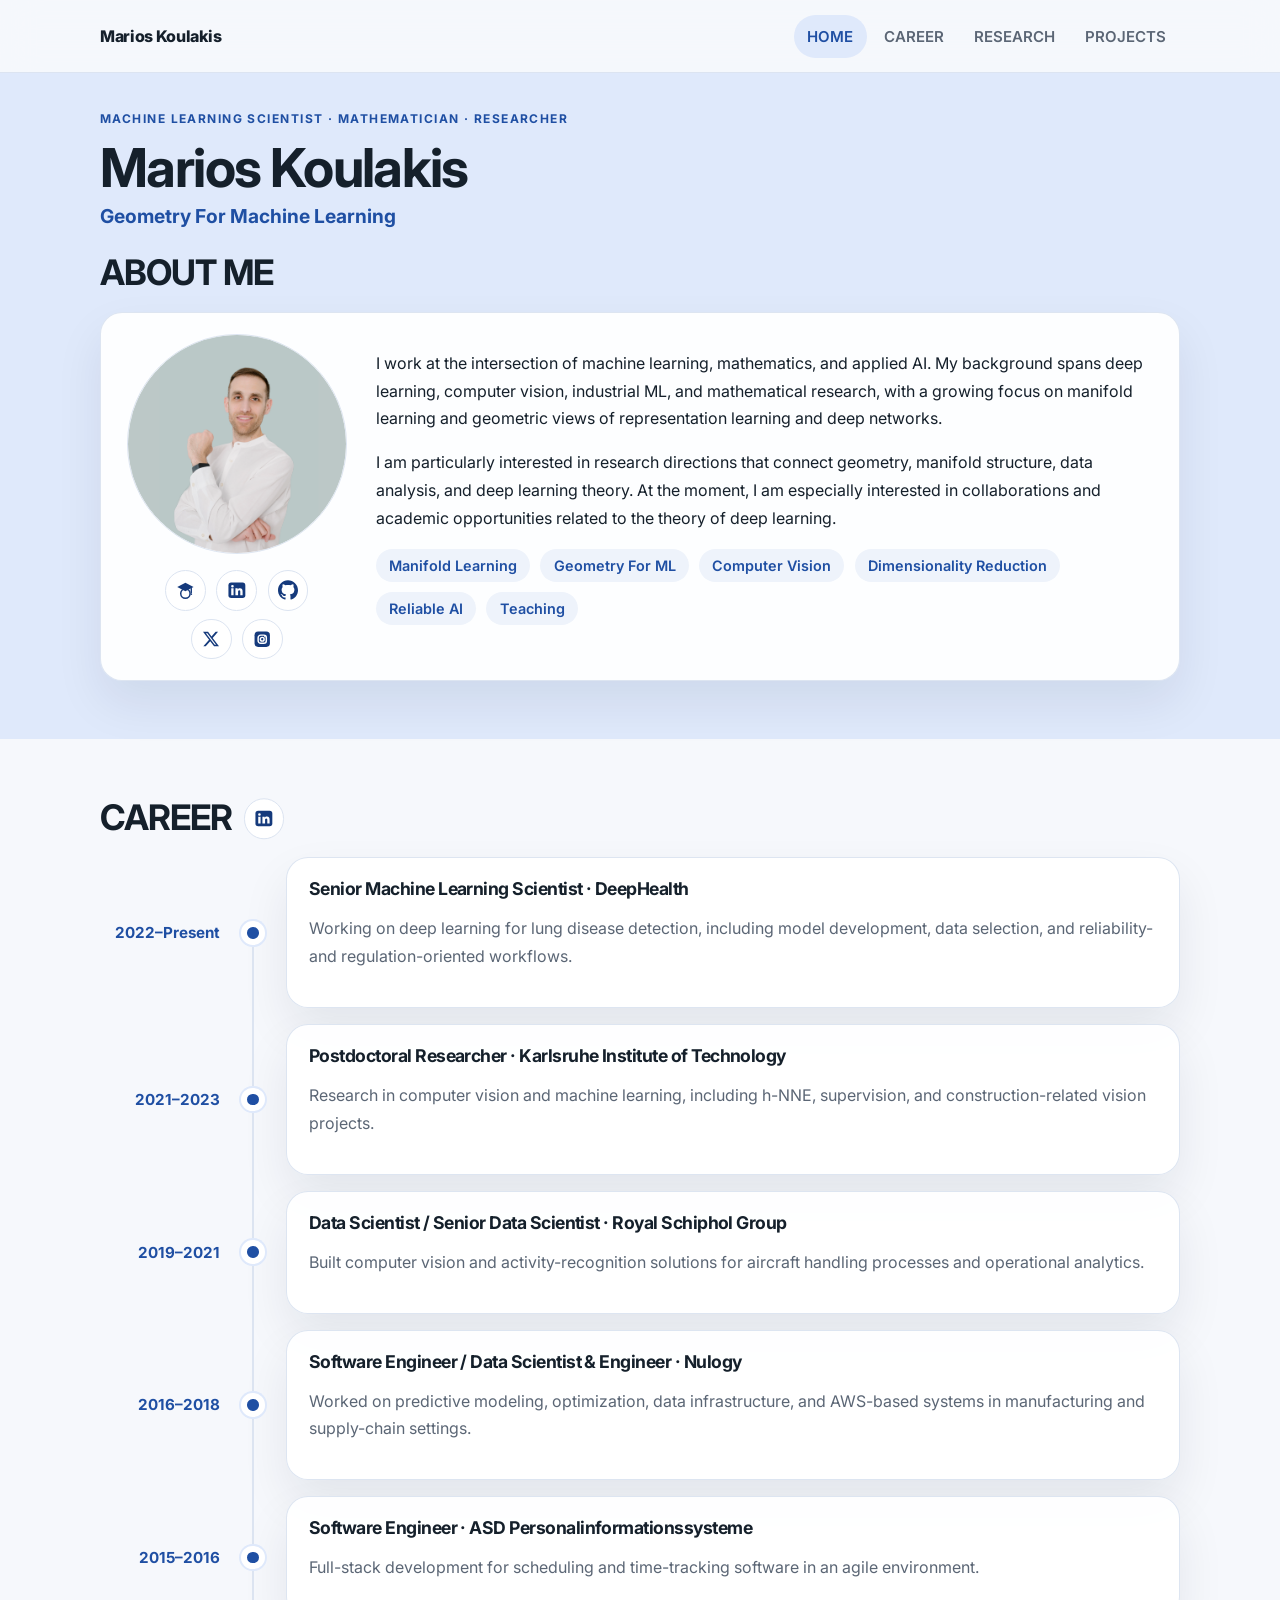
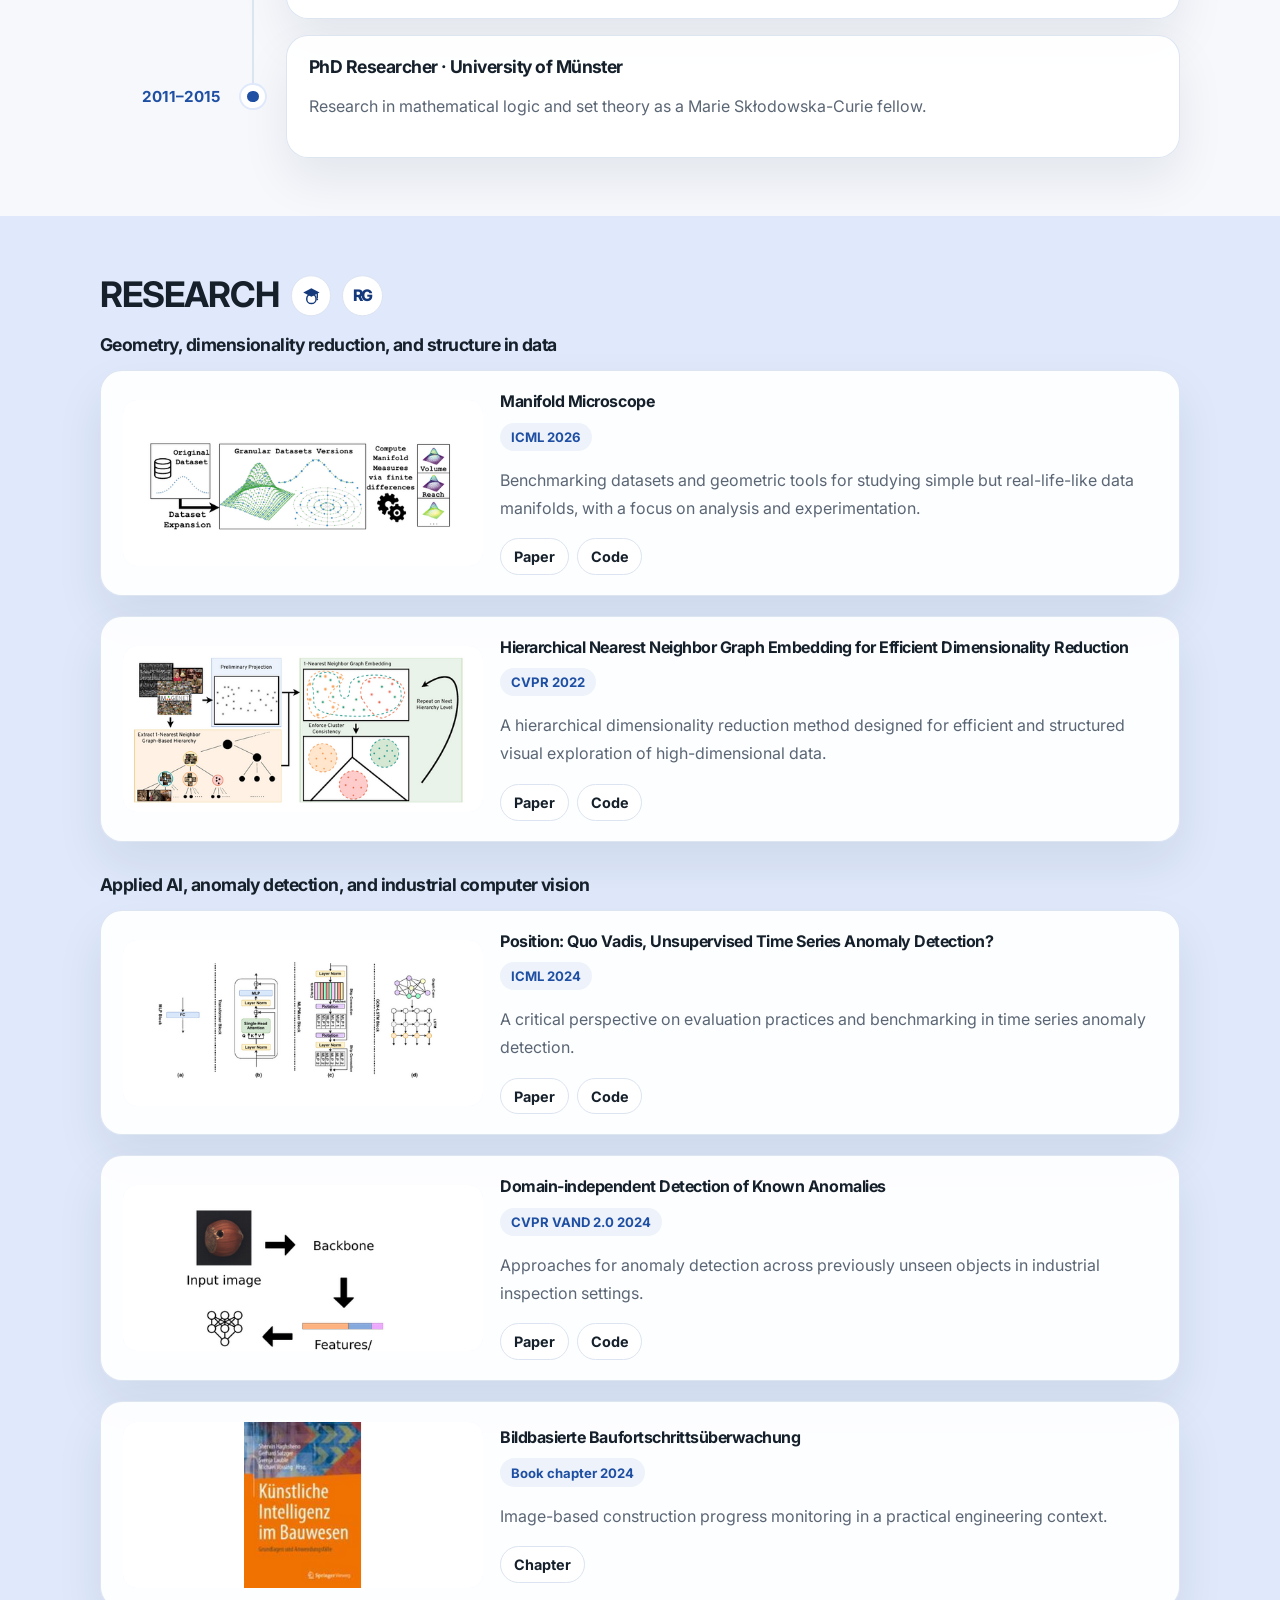
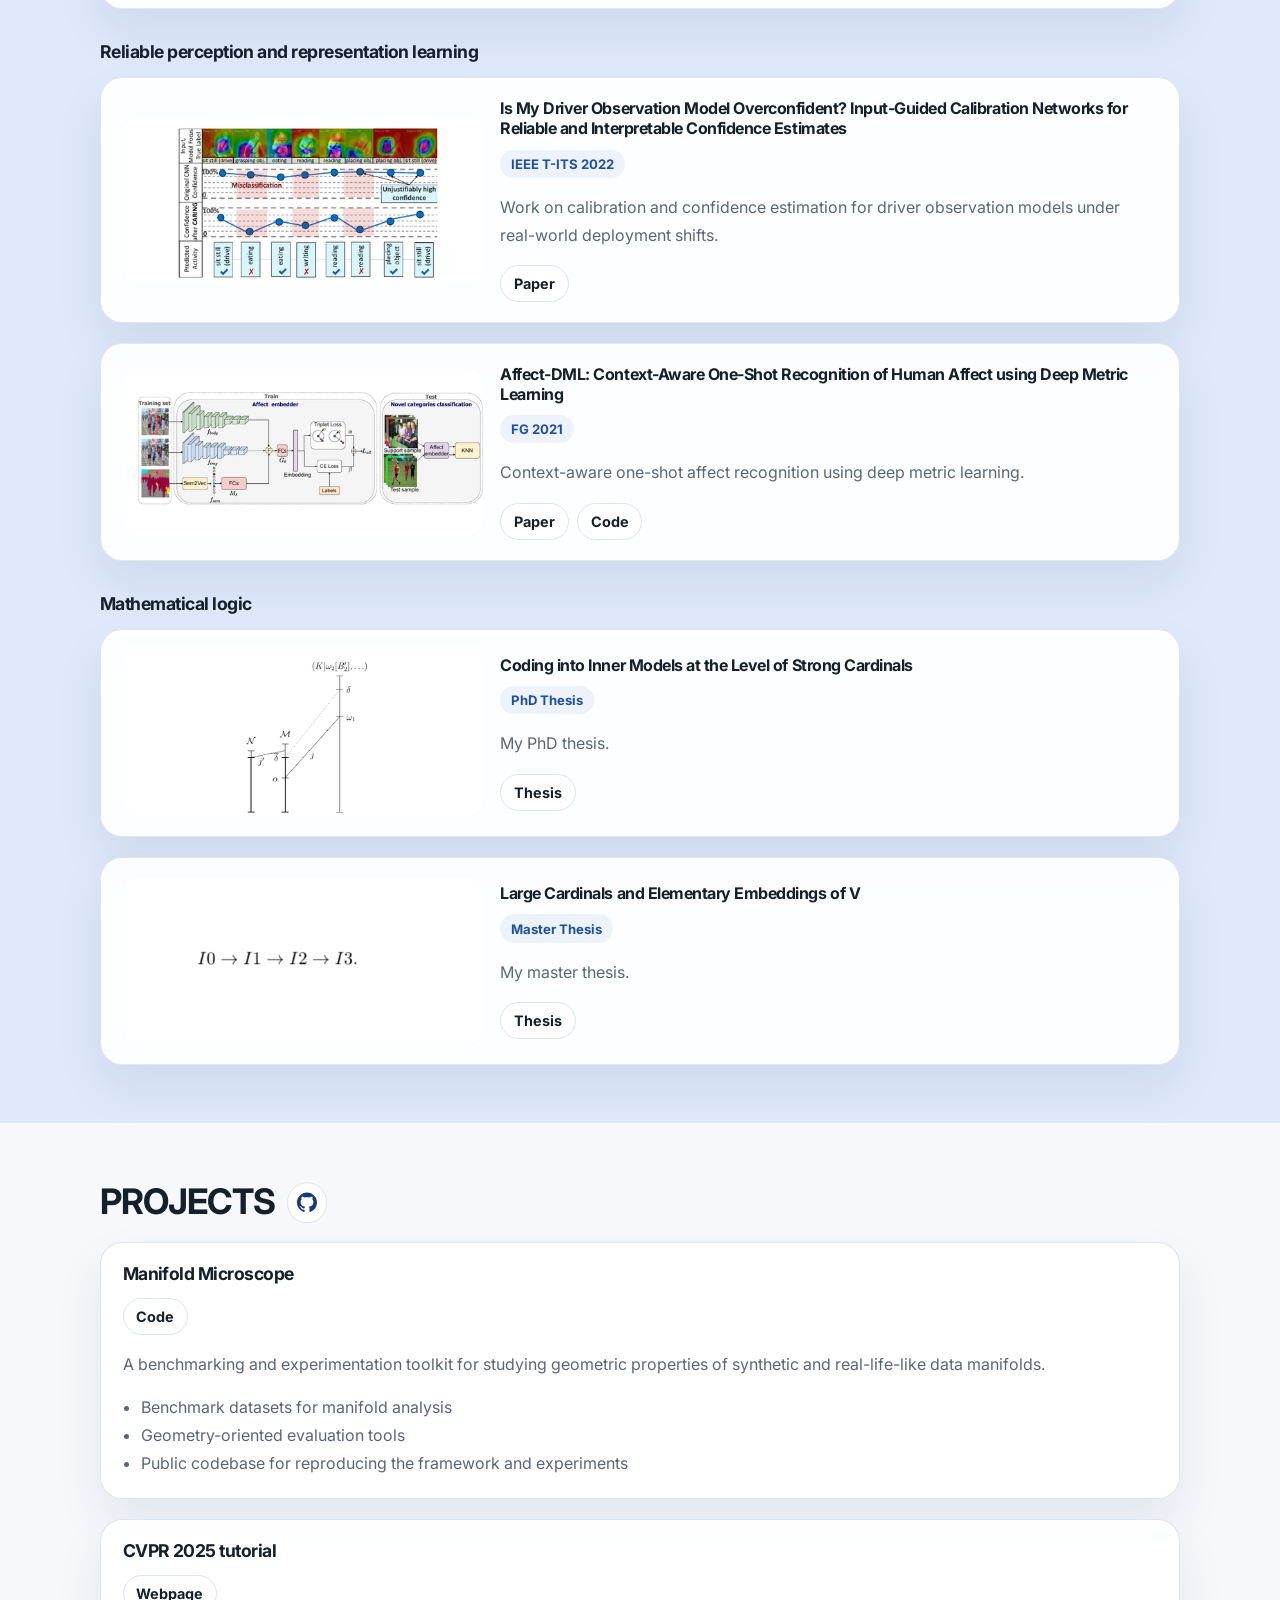
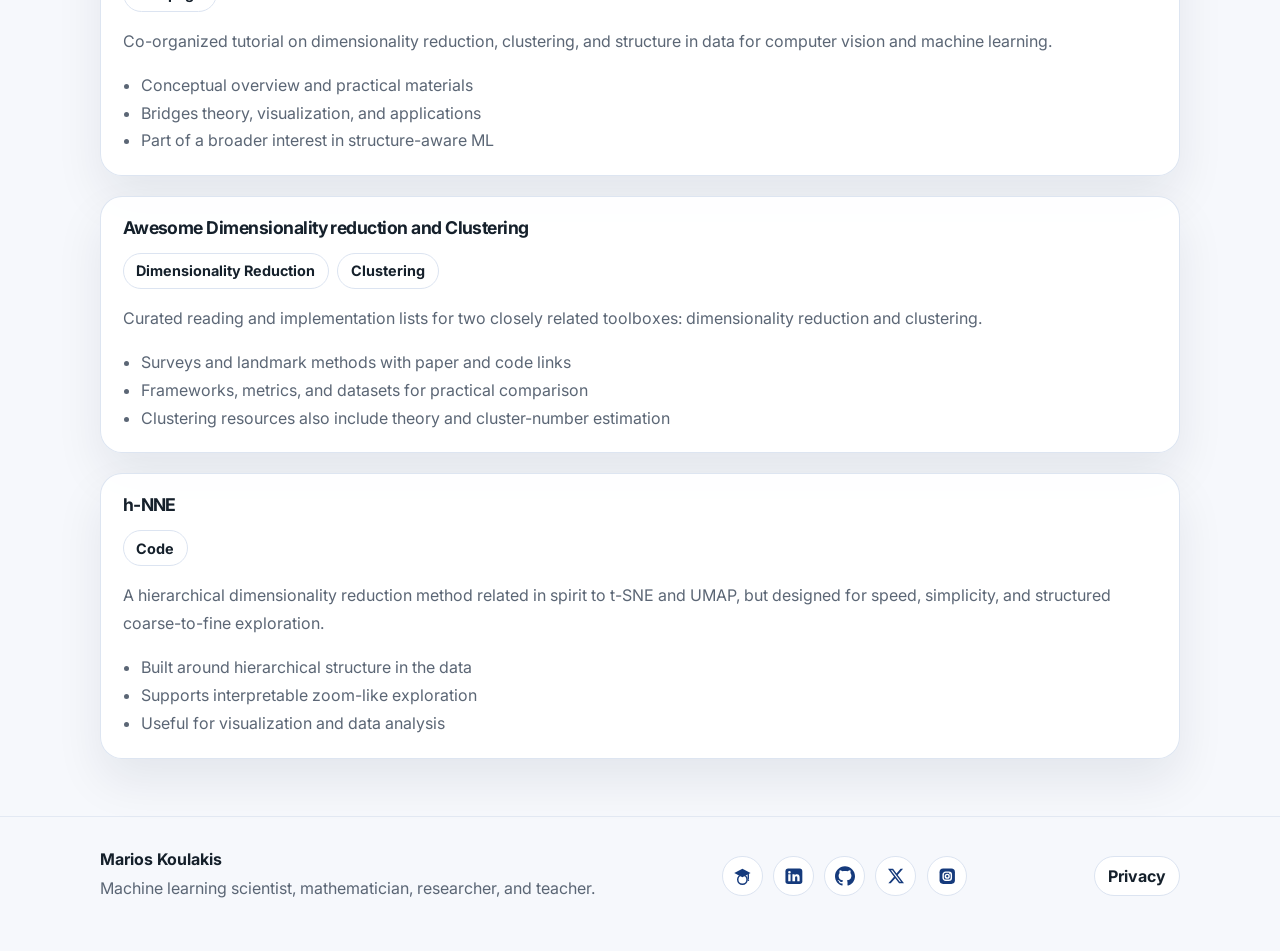
==== index.html @ ce38c7f2 "Add privacy page." ====
<!DOCTYPE html>
<html lang="en">
  <head>
    <meta charset="UTF-8" />
    <meta name="viewport" content="width=device-width, initial-scale=1.0" />
    <title>Marios Koulakis</title>
    <meta
      name="description"
      content="Personal website of Marios Koulakis — machine learning scientist, mathematician, and researcher working on geometry, manifold learning, computer vision, and interpretable AI."
    />
    <link rel="preconnect" href="https://fonts.googleapis.com" />
    <link rel="preconnect" href="https://fonts.gstatic.com" crossorigin />
    <link
      href="https://fonts.googleapis.com/css2?family=Inter:wght@400;500;600;700;800&display=swap"
      rel="stylesheet"
    />
    <link rel="stylesheet" href="styles.css" />
  </head>
  <body>
    <header class="site-header">
      <div class="container header-inner">
        <a class="brand" href="#home">Marios Koulakis</a>

        <button class="nav-toggle" aria-label="Open navigation" aria-expanded="false">
          <span></span><span></span><span></span>
        </button>

        <nav class="main-nav" aria-label="Primary navigation">
          <a href="#home">HOME</a>
          <a href="#career">CAREER</a>
          <a href="#publications">RESEARCH</a>
          <a href="#projects">PROJECTS</a>
        </nav>
      </div>
    </header>

    <main>
      <section id="home" class="section hero-section">
        <div class="container">
          <div class="hero-layout">
            <div class="hero-main">
              <p class="eyebrow">Machine Learning Scientist · Mathematician · Researcher</p>
              <h1>Marios Koulakis</h1>
              <p class="hero-rotating-line">
                <span id="rotating-text">Geometry For Machine Learning</span>
              </p>

              <div class="section-heading">
                <h2>ABOUT ME</h2>
              </div>
              <div class="about-card">
                <div class="about-card-media">
                  <div class="about-card-image">
                    <img src="assets/profile_picture.png" alt="Portrait of Marios Koulakis" />
                  </div>
                  <div
                    class="link-row social-links"
                    data-social-links="scholar linkedin github x instagram"
                    data-row-break-after="github"
                    aria-label="Social profiles"
                  ></div>
                </div>
                <div class="about-card-body">
                  <p class="lead">
                    I work at the intersection of machine learning, mathematics, and applied AI.
                    My background spans deep learning, computer vision, industrial ML, and
                    mathematical research, with a growing focus on manifold learning and geometric
                    views of representation learning and deep networks.
                  </p>
                  <p class="lead">
                    I am particularly interested in research directions that connect geometry,
                    manifold structure, data analysis, and deep learning theory. At the moment, I
                    am especially interested in collaborations and academic 
                    opportunities related to the theory of deep learning.
                  </p>
                  <div class="tag-row">
                    <span>Manifold Learning</span>
                    <span>Geometry For ML</span>
                    <span>Computer Vision</span>
                    <span>Dimensionality Reduction</span>
                    <span>Reliable AI</span>
                    <span>Teaching</span>
                  </div>
                </div>
              </div>
            </div>
          </div>
        </div>
      </section>

      <section id="career" class="section">
        <div class="container">
          <div class="section-heading with-link">
            <h2>CAREER</h2>
            <div class="link-row social-links" data-social-links="linkedin" aria-label="Career profile"></div>
          </div>
          <div class="career-list">
            <article class="career-item">
              <div class="career-date">2022–Present</div>
              <div class="career-content">
                <h3>Senior Machine Learning Scientist · DeepHealth</h3>
                <p>
                  Working on deep learning for lung disease detection, including model
                  development, data selection, and reliability- and regulation-oriented
                  workflows.
                </p>
              </div>
            </article>
            <article class="career-item">
              <div class="career-date">2021–2023</div>
              <div class="career-content">
                <h3>Postdoctoral Researcher · Karlsruhe Institute of Technology</h3>
                <p>
                  Research in computer vision and machine learning, including h-NNE,
                  supervision, and construction-related vision projects.
                </p>
              </div>
            </article>
            <article class="career-item">
              <div class="career-date">2019–2021</div>
              <div class="career-content">
                <h3>Data Scientist / Senior Data Scientist · Royal Schiphol Group</h3>
                <p>
                  Built computer vision and activity-recognition solutions for aircraft handling
                  processes and operational analytics.
                </p>
              </div>
            </article>
            <article class="career-item">
              <div class="career-date">2016–2018</div>
              <div class="career-content">
                <h3>Software Engineer / Data Scientist &amp; Engineer · Nulogy</h3>
                <p>
                  Worked on predictive modeling, optimization, data infrastructure, and AWS-based
                  systems in manufacturing and supply-chain settings.
                </p>
              </div>
            </article>
            <article class="career-item">
              <div class="career-date">2015–2016</div>
              <div class="career-content">
                <h3>Software Engineer · ASD Personalinformationssysteme</h3>
                <p>
                  Full-stack development for scheduling and time-tracking software in an agile
                  environment.
                </p>
              </div>
            </article>
            <article class="career-item">
              <div class="career-date">2011–2015</div>
              <div class="career-content">
                <h3>PhD Researcher · University of Münster</h3>
                <p>
                  Research in mathematical logic and set theory as a Marie Skłodowska-Curie
                  fellow.
                </p>
              </div>
            </article>
          </div>
        </div>
      </section>

      <section id="publications" class="section">
        <div class="container">
          <div class="section-heading with-link">
            <h2>RESEARCH</h2>
            <div class="link-row social-links" data-social-links="scholar researchgate" aria-label="Research profiles"></div>
          </div>

          <div class="publication-group">
            <h3>Geometry, dimensionality reduction, and structure in data</h3>
            <div class="publication-list">
              <article class="publication-item">
                <div class="publication-media">
                  <img src="assets/research-manifold-microscope.png" alt="" loading="lazy" />
                </div>
                <div class="publication-content">
                  <h4>Manifold Microscope</h4>
                  <div class="pub-chips">
                    <span>ICML 2026</span>
                  </div>
                  <p>
                    Benchmarking datasets and geometric tools for studying simple but real-life-like
                    data manifolds, with a focus on analysis and experimentation.
                  </p>
                  <div class="link-row paper-actions">
                    <a href="https://arxiv.org/abs/2606.15760" target="_blank" rel="noreferrer">Paper</a>
                    <a href="https://github.com/koulakis/manifold-microscope" target="_blank" rel="noreferrer">Code</a>
                  </div>
                </div>
              </article>
              <article class="publication-item">
                <div class="publication-media">
                  <img src="assets/research-hnne.png" alt="" loading="lazy" />
                </div>
                <div class="publication-content">
                  <h4>Hierarchical Nearest Neighbor Graph Embedding for Efficient Dimensionality Reduction</h4>
                  <div class="pub-chips">
                    <span>CVPR 2022</span>
                  </div>
                  <p>
                    A hierarchical dimensionality reduction method designed for efficient and
                    structured visual exploration of high-dimensional data.
                  </p>
                  <div class="link-row paper-actions">
                    <a href="https://openaccess.thecvf.com/content/CVPR2022/html/Sarfraz_Hierarchical_Nearest_Neighbor_Graph_Embedding_for_Efficient_Dimensionality_Reduction_CVPR_2022_paper.html" target="_blank" rel="noreferrer">Paper</a>
                    <a href="https://github.com/koulakis/h-nne" target="_blank" rel="noreferrer">Code</a>
                  </div>
                </div>
              </article>
            </div>
          </div>

          <div class="publication-group">
            <h3>Applied AI, anomaly detection, and industrial computer vision</h3>
            <div class="publication-list">
              <article class="publication-item">
                <div class="publication-media">
                  <img src="assets/research-quo-vadis.png" alt="" loading="lazy" />
                </div>
                <div class="publication-content">
                  <h4>Position: Quo Vadis, Unsupervised Time Series Anomaly Detection?</h4>
                  <div class="pub-chips">
                    <span>ICML 2024</span>
                  </div>
                  <p>
                    A critical perspective on evaluation practices and benchmarking in time series
                    anomaly detection.
                  </p>
                  <div class="link-row paper-actions">
                    <a href="https://proceedings.mlr.press/v235/sarfraz24a.html" target="_blank" rel="noreferrer">Paper</a>
                    <a href="https://github.com/ssarfraz/QuoVadisTAD" target="_blank" rel="noreferrer">Code</a>
                  </div>
                </div>
              </article>
              <article class="publication-item">
                <div class="publication-media">
                  <img src="assets/research-domain-anomalies.png" alt="" loading="lazy" />
                </div>
                <div class="publication-content">
                  <h4>Domain-independent Detection of Known Anomalies</h4>
                  <div class="pub-chips">
                    <span>CVPR VAND 2.0 2024</span>
                  </div>
                  <p>
                    Approaches for anomaly detection across previously unseen objects in industrial
                    inspection settings.
                  </p>
                  <div class="link-row paper-actions">
                    <a href="https://arxiv.org/abs/2407.02910" target="_blank" rel="noreferrer">Paper</a>
                    <a href="https://doi.org/10.5281/zenodo.11924708" target="_blank" rel="noreferrer">Code</a>
                  </div>
                </div>
              </article>
              <article class="publication-item">
                <div class="publication-media">
                  <img src="assets/research-construction.png" alt="" loading="lazy" />
                </div>
                <div class="publication-content">
                  <h4>Bildbasierte Baufortschrittsüberwachung</h4>
                  <div class="pub-chips">
                    <span>Book chapter 2024</span>
                  </div>
                  <p>
                    Image-based construction progress monitoring in a practical engineering context.
                  </p>
                  <div class="link-row paper-actions">
                    <a href="https://doi.org/10.1007/978-3-658-42796-2_12" target="_blank" rel="noreferrer">Chapter</a>
                  </div>
                </div>
              </article>
            </div>
          </div>

          <div class="publication-group">
            <h3>Reliable perception and representation learning</h3>
            <div class="publication-list">
              <article class="publication-item">
                <div class="publication-media">
                  <img src="assets/research-overconfident.png" alt="" loading="lazy" />
                </div>
                <div class="publication-content">
                  <h4>Is My Driver Observation Model Overconfident? Input-Guided Calibration Networks for Reliable and Interpretable Confidence Estimates</h4>
                  <div class="pub-chips">
                    <span>IEEE T-ITS 2022</span>
                  </div>
                  <p>
                    Work on calibration and confidence estimation for driver observation models under
                    real-world deployment shifts.
                  </p>
                  <div class="link-row paper-actions">
                    <a href="https://doi.org/10.1109/TITS.2022.3196410" target="_blank" rel="noreferrer">Paper</a>
                  </div>
                </div>
              </article>
              <article class="publication-item">
                <div class="publication-media">
                  <img src="assets/research-affect-dml.png" alt="" loading="lazy" />
                </div>
                <div class="publication-content">
                  <h4>Affect-DML: Context-Aware One-Shot Recognition of Human Affect using Deep Metric Learning</h4>
                  <div class="pub-chips">
                    <span>FG 2021</span>
                  </div>
                  <p>Context-aware one-shot affect recognition using deep metric learning.</p>
                  <div class="link-row paper-actions">
                    <a href="https://doi.org/10.1109/FG52635.2021.9666940" target="_blank" rel="noreferrer">Paper</a>
                    <a href="https://github.com/KPeng9510/Affect-DML" target="_blank" rel="noreferrer">Code</a>
                  </div>
                </div>
              </article>
            </div>
          </div>

          <div class="publication-group">
            <h3>Mathematical logic</h3>
            <div class="publication-list">
              <article class="publication-item">
                <div class="publication-media">
                  <img src="assets/research-logic.png" alt="" loading="lazy" />
                </div>
                <div class="publication-content">
                  <h4>Coding into Inner Models at the Level of Strong Cardinals</h4>
                  <div class="pub-chips">
                    <span>PhD Thesis</span>
                  </div>
                  <p>My PhD thesis.</p>
                  <div class="link-row paper-actions">
                    <a href="https://www.uni-muenster.de/imperia/md/content/logik/disskoulakis.pdf" target="_blank" rel="noreferrer">Thesis</a>
                  </div>
                </div>
              </article>
              <article class="publication-item">
                <div class="publication-media">
                  <img src="assets/research-master-thesis.png" alt="" loading="lazy" />
                </div>
                <div class="publication-content">
                  <h4>Large Cardinals and Elementary Embeddings of V</h4>
                  <div class="pub-chips">
                    <span>Master Thesis</span>
                  </div>
                  <p>My master thesis.</p>
                  <div class="link-row paper-actions">
                    <a href="https://mpla.math.uoa.gr/media/theses/msc/Koulakis_M.pdf" target="_blank" rel="noreferrer">Thesis</a>
                  </div>
                </div>
              </article>
            </div>
          </div>
        </div>
      </section>

      <section id="projects" class="section">
        <div class="container">
          <div class="section-heading with-link">
            <h2>PROJECTS</h2>
            <div class="link-row social-links" data-social-links="github" aria-label="Project profiles"></div>
          </div>

          <div class="project-grid">
            <article class="project-card">
              <h3>Manifold Microscope</h3>
              <div class="link-row paper-actions project-actions">
                <a href="https://github.com/koulakis/manifold-microscope" target="_blank" rel="noreferrer">Code</a>
              </div>
              <p>
                A benchmarking and experimentation toolkit for studying geometric properties of
                synthetic and real-life-like data manifolds.
              </p>
              <ul>
                <li>Benchmark datasets for manifold analysis</li>
                <li>Geometry-oriented evaluation tools</li>
                <li>Public codebase for reproducing the framework and experiments</li>
              </ul>
            </article>

            <article class="project-card">
              <h3>CVPR 2025 tutorial</h3>
              <div class="link-row paper-actions project-actions">
                <a href="https://identifying-structure-in-data.github.io/events/cvpr2025-tutorial/" target="_blank" rel="noreferrer">Webpage</a>
              </div>
              <p>
                Co-organized tutorial on dimensionality reduction, clustering, and structure in
                data for computer vision and machine learning.
              </p>
              <ul>
                <li>Conceptual overview and practical materials</li>
                <li>Bridges theory, visualization, and applications</li>
                <li>Part of a broader interest in structure-aware ML</li>
              </ul>
            </article>

            <article class="project-card">
              <h3>Awesome Dimensionality reduction and Clustering</h3>
              <div class="link-row paper-actions project-actions">
                <a href="https://github.com/koulakis/awesome-dimensionality-reduction" target="_blank" rel="noreferrer">Dimensionality Reduction</a>
                <a href="https://github.com/koulakis/awesome-clustering" target="_blank" rel="noreferrer">Clustering</a>
              </div>
              <p>
                Curated reading and implementation lists for two closely related toolboxes:
                dimensionality reduction and clustering.
              </p>
              <ul>
                <li>Surveys and landmark methods with paper and code links</li>
                <li>Frameworks, metrics, and datasets for practical comparison</li>
                <li>Clustering resources also include theory and cluster-number estimation</li>
              </ul>
            </article>

            <article class="project-card">
              <h3>h-NNE</h3>
              <div class="link-row paper-actions project-actions">
                <a href="https://github.com/koulakis/h-nne" target="_blank" rel="noreferrer">Code</a>
              </div>
              <p>
                A hierarchical dimensionality reduction method related in spirit to t-SNE and
                UMAP, but designed for speed, simplicity, and structured coarse-to-fine
                exploration.
              </p>
              <ul>
                <li>Built around hierarchical structure in the data</li>
                <li>Supports interpretable zoom-like exploration</li>
                <li>Useful for visualization and data analysis</li>
              </ul>
            </article>
          </div>
        </div>
      </section>
    </main>

    <footer class="site-footer">
      <div class="container footer-inner">
        <div>
          <strong>Marios Koulakis</strong>
          <p>Machine learning scientist, mathematician, researcher, and teacher.</p>
        </div>
        <div
          class="link-row social-links footer-links"
          data-social-links="scholar linkedin github x instagram"
          aria-label="Social profiles"
        ></div>
        <a class="footer-privacy-link" href="privacy.html">Privacy</a>
      </div>
    </footer>

    <script src="script.js"></script>
  </body>
</html>
---- styles.css ----
:root {
  --bg: #f6f8fc;
  --bg-alt: #eef3fb;
  --section-light: #f6f8fc;
  --section-tint: var(--accent-soft);
  --surface: #ffffff;
  --surface-strong: rgba(255, 255, 255, 0.92);
  --text: #15202b;
  --muted: #5b6675;
  --border: #dce4f1;
  --accent: #1f4fa3;
  --accent-soft: #dfe9fb;
  --accent-strong: #153a7c;
  --shadow: 0 22px 48px rgba(15, 28, 56, 0.08);
  --radius: 22px;
  --radius-small: 14px;
  --max-width: 1080px;
}

* {
  box-sizing: border-box;
}

html {
  scroll-behavior: smooth;
}

body {
  margin: 0;
  font-family: "Inter", system-ui, -apple-system, BlinkMacSystemFont, "Segoe UI", sans-serif;
  color: var(--text);
  background: var(--section-light);
}

img {
  max-width: 100%;
  display: block;
}

a {
  color: var(--accent);
  text-decoration: none;
}

a:hover {
  text-decoration: underline;
}

.container {
  width: min(calc(100% - 2rem), var(--max-width));
  margin: 0 auto;
}

.site-header {
  position: sticky;
  top: 0;
  z-index: 100;
  backdrop-filter: blur(18px);
  background: rgba(246, 248, 252, 0.9);
  border-bottom: 1px solid rgba(220, 228, 241, 0.95);
}

.header-inner {
  min-height: 72px;
  display: flex;
  align-items: center;
  justify-content: space-between;
  gap: 1rem;
}

.brand {
  color: var(--text);
  font-size: 1rem;
  font-weight: 800;
  letter-spacing: -0.02em;
}

.brand:hover {
  text-decoration: none;
}

.main-nav {
  display: flex;
  align-items: center;
  gap: 0.2rem;
  flex-wrap: wrap;
}

.main-nav a {
  color: var(--muted);
  font-size: 0.94rem;
  font-weight: 600;
  padding: 0.75rem 0.85rem;
  border-radius: 999px;
  transition: background-color 0.2s ease, color 0.2s ease;
}

.main-nav a:hover,
.main-nav a.active {
  background: var(--accent-soft);
  color: var(--accent);
  text-decoration: none;
}

.nav-toggle {
  display: none;
  border: 0;
  background: transparent;
  padding: 0.25rem;
  cursor: pointer;
}

.nav-toggle span {
  display: block;
  width: 24px;
  height: 2px;
  margin: 5px 0;
  background: var(--text);
}

.section {
  scroll-margin-top: 90px;
  padding: 3.6rem 0;
}

main .section:nth-of-type(odd) {
  background: var(--section-tint);
}

main .section:nth-of-type(even) {
  background: var(--section-light);
}

.hero-section {
  padding-top: 2.25rem;
}

.eyebrow {
  margin: 0 0 0.7rem;
  color: var(--accent);
  text-transform: uppercase;
  letter-spacing: 0.12em;
  font-size: 0.75rem;
  font-weight: 700;
}

h1,
h2,
h3,
h4 {
  margin-top: 0;
  letter-spacing: -0.03em;
}

h1 {
  margin-bottom: 0.25rem;
  font-size: clamp(2rem, 4.6vw, 3.35rem);
  line-height: 1.02;
}

h2 {
  margin-bottom: 0.95rem;
  font-size: clamp(1.55rem, 3vw, 2.2rem);
}

h3 {
  margin-bottom: 0.45rem;
  font-size: 1.1rem;
}

h4 {
  margin-bottom: 0.45rem;
  font-size: 1rem;
}

p,
li {
  color: var(--muted);
  line-height: 1.74;
}

.hero-layout,
.content-grid,
.project-grid,
.publication-list,
.info-stack,
.career-list {
  display: grid;
  gap: 1.25rem;
}

.about-card,
.info-card,
.publication-item,
.project-card,
.career-content,
.text-panel {
  background: var(--surface-strong);
  border: 1px solid rgba(220, 228, 241, 0.95);
  box-shadow: var(--shadow);
  border-radius: var(--radius);
}

.hero-rotating-line {
  min-height: 1.5rem;
  margin: 0 0 1.1rem;
  color: var(--accent);
  font-weight: 700;
  font-size: clamp(1rem, 2.1vw, 1.2rem);
}

#rotating-text {
  display: inline-block;
}

.about-card {
  padding: 1.3rem;
  display: grid;
  grid-template-columns: minmax(170px, 230px) 1fr;
  gap: 1.5rem;
  align-items: start;
}

.about-card-media {
  display: grid;
  gap: 1rem;
  justify-items: center;
}

.about-card-image {
  width: min(100%, 220px);
}

.about-card-image img {
  width: 100%;
  aspect-ratio: 1;
  object-fit: cover;
  border-radius: 50%;
  border: 1px solid rgba(220, 228, 241, 0.95);
}

.lead {
  color: var(--text);
}

.tag-row,
.link-row {
  display: flex;
  flex-wrap: wrap;
  gap: 0.65rem;
}

.tag-row {
  margin: 1rem 0 1.15rem;
}

.tag-row span {
  display: inline-flex;
  align-items: center;
  padding: 0.5rem 0.82rem;
  border-radius: 999px;
  background: var(--bg-alt);
  color: var(--accent);
  font-size: 0.9rem;
  font-weight: 600;
}

.social-links a,
.link-row a,
.project-card a,
.muted-link {
  display: inline-flex;
  align-items: center;
  justify-content: center;
  min-height: 42px;
  padding: 0.7rem 0.95rem;
  border-radius: 999px;
  border: 1px solid var(--border);
  background: var(--surface);
  color: var(--text);
  font-weight: 700;
}

.social-links a:hover,
.link-row a:hover,
.project-card a:hover {
  transform: translateY(-1px);
  text-decoration: none;
}

.social-links {
  justify-content: center;
  row-gap: 0.25rem;
}

.social-links a {
  width: 2.55rem;
  min-height: 2.55rem;
  height: 2.55rem;
  padding: 0;
  border-radius: 50%;
  color: var(--accent-strong);
  font-size: 0.82rem;
  line-height: 1;
}

.social-links a:hover {
  background: var(--accent-soft);
}

.social-links .social-icon {
  width: 1.15rem;
  height: 1.15rem;
  fill: currentColor;
  overflow: visible;
}

.social-row-break {
  flex-basis: 100%;
  height: 0;
}

.social-links .scholar-mark {
  width: 1.3rem;
  height: 1.3rem;
}

.social-links .researchgate-mark {
  width: 1.42rem;
  height: 1.42rem;
}

.researchgate-mark text {
  fill: currentColor;
  font-family: "Inter", system-ui, sans-serif;
  font-size: 16.8px;
  font-weight: 800;
  letter-spacing: -0.16em;
}

.scholar-mark circle:first-child {
  fill: none;
  stroke: currentColor;
  stroke-width: 1.7;
}

.scholar-mark path,
.scholar-mark circle:last-child {
  fill: currentColor;
}

.scholar-mark path:last-of-type {
  fill: none;
  stroke: currentColor;
  stroke-linecap: round;
  stroke-width: 1.6;
}

.social-links .linkedin-mark {
  width: 1.35rem;
  height: 1.28rem;
}

.social-links .github-mark {
  width: 1.25rem;
  height: 1.25rem;
}

.social-links .x-mark {
  width: 1rem;
  height: 1rem;
}

.social-links .instagram-link {
  color: var(--accent-strong);
}

.social-links .instagram-link:hover {
  background: var(--accent-soft);
  color: var(--accent-strong);
}

.social-links .instagram-mark {
  width: 1.28rem;
  height: 1.28rem;
}

.muted-link {
  opacity: 0.65;
  cursor: default;
}

.section-heading {
  margin-bottom: 1.2rem;
}

.section-heading.with-link {
  display: flex;
  align-items: center;
  justify-content: flex-start;
  gap: 0.75rem;
  flex-wrap: wrap;
}

.section-heading.with-link h2 {
  margin-bottom: 0;
}

.section-heading.with-link .social-links {
  justify-content: flex-start;
  transform: translateY(0.08rem);
}

.section-subtext {
  margin: 0;
  color: var(--muted);
}

.two-columns {
  grid-template-columns: minmax(0, 1.25fr) minmax(280px, 0.85fr);
  align-items: start;
}

.text-panel,
.info-card,
.publication-item,
.project-card,
.career-content {
  padding: 1.25rem 1.35rem;
}

.info-stack {
  gap: 1rem;
}

.info-card ul,
.project-card ul {
  margin: 0.55rem 0 0;
  padding-left: 1.15rem;
}

.career-item {
  position: relative;
  display: grid;
  gap: 1.2rem;
  grid-template-columns: 120px 28px minmax(0, 1fr);
  align-items: center;
}

.career-item::before {
  content: "";
  position: absolute;
  top: -0.5rem;
  bottom: -0.5rem;
  left: calc(120px + 1.2rem + 14px);
  width: 2px;
  background: var(--border);
  transform: translateX(-50%);
}

.career-item:first-child::before {
  top: 50%;
}

.career-item:last-child::before {
  bottom: 50%;
}

.career-item::after {
  content: "";
  z-index: 1;
  grid-column: 2;
  grid-row: 1;
  justify-self: center;
  width: 0.72rem;
  height: 0.72rem;
  border: 0.42rem solid var(--surface);
  border-radius: 50%;
  background: var(--accent);
  box-shadow: 0 0 0 2px var(--accent-soft);
}

.career-date {
  color: var(--accent);
  font-weight: 700;
  font-size: 0.95rem;
  text-align: right;
}

.career-content {
  grid-column: 3;
}

.career-list {
  gap: 1rem;
}

.publication-group + .publication-group {
  margin-top: 2rem;
}

.publication-group > h3 {
  margin-bottom: 0.95rem;
}

.publication-list {
  grid-template-columns: 1fr;
}

.project-grid {
  grid-template-columns: 1fr;
}

.publication-item {
  display: grid;
  grid-template-columns: minmax(260px, 360px) minmax(0, 1fr);
  gap: 1.1rem;
  align-items: center;
}

.publication-media {
  align-self: stretch;
  display: flex;
  align-items: center;
}

.publication-media img {
  width: 100%;
  max-height: 22rem;
  object-fit: contain;
  border-radius: var(--radius-small);
  background: var(--bg-alt);
}

.publication-content h4 {
  margin-bottom: 0.7rem;
}

.pub-chips {
  display: flex;
  flex-wrap: wrap;
  gap: 0.45rem;
  margin-bottom: 0.75rem;
}

.pub-chips span {
  display: inline-flex;
  align-items: center;
  padding: 0.38rem 0.68rem;
  border-radius: 999px;
  background: var(--bg-alt);
  color: var(--accent);
  font-size: 0.82rem;
  font-weight: 700;
}

.paper-actions {
  margin-top: 0.9rem;
  gap: 0.5rem;
}

.paper-actions a {
  min-height: 36px;
  padding: 0.55rem 0.8rem;
  font-size: 0.9rem;
}

.project-actions {
  margin-bottom: 0.8rem;
}

.site-footer {
  padding: 2rem 0 3rem;
  border-top: 1px solid rgba(220, 228, 241, 0.75);
}

.footer-inner {
  display: flex;
  justify-content: space-between;
  gap: 1rem;
  flex-wrap: wrap;
  align-items: center;
}

.footer-inner p {
  margin: 0.35rem 0 0;
}

.footer-links a {
  font-size: 0.92rem;
}

.footer-links.social-links {
  flex-wrap: nowrap;
}

.footer-privacy-link {
  display: inline-flex;
  align-items: center;
  justify-content: center;
  min-height: 36px;
  padding: 0.55rem 0.8rem;
  border: 1px solid var(--border);
  border-radius: 999px;
  background: var(--surface);
  color: var(--text);
  font-size: 1rem;
  font-weight: 700;
}

.footer-privacy-link:hover {
  transform: translateY(-1px);
  text-decoration: none;
}

.privacy-section {
  min-height: calc(100vh - 73px);
}

.privacy-panel {
  color: var(--text);
  max-width: 760px;
}

.privacy-panel h1 {
  margin-bottom: 1rem;
}

.privacy-panel p {
  color: inherit;
}

.privacy-back-link {
  margin-top: 1.5rem;
}

.privacy-back-link a {
  font-weight: 700;
}

@media (max-width: 920px) {
  .section {
    padding: 3rem 0;
  }

  .about-card,
  .two-columns,
  .publication-item,
  .project-grid {
    grid-template-columns: 1fr;
  }

  .publication-media {
    align-self: auto;
  }

  .publication-media img {
    max-height: 18rem;
  }

  .about-card-image {
    max-width: 250px;
  }

}

@media (max-width: 760px) {
  .nav-toggle {
    display: block;
  }

  .main-nav {
    position: absolute;
    top: calc(100% + 0.5rem);
    right: 1rem;
    left: 1rem;
    display: none;
    padding: 0.75rem;
    background: rgba(255, 255, 255, 0.97);
    border: 1px solid rgba(220, 228, 241, 0.95);
    box-shadow: var(--shadow);
    border-radius: 18px;
    flex-direction: column;
    align-items: stretch;
  }

  .main-nav.is-open {
    display: flex;
  }

  .main-nav a {
    padding: 0.8rem 0.9rem;
  }

  .hero-section {
    padding-top: 1.5rem;
  }

  .about-card {
    padding: 1rem;
    gap: 1rem;
  }

  .about-card-image {
    max-width: 200px;
  }

  .career-item {
    gap: 0.7rem 0.9rem;
    grid-template-columns: 28px minmax(0, 1fr);
  }

  .career-item::before {
    left: 14px;
  }

  .career-item::after {
    grid-column: 1;
    grid-row: 1 / span 2;
  }

  .career-date,
  .career-content {
    grid-column: 2;
  }

  .career-date {
    text-align: left;
  }

  .link-row a,
  .project-card a,
  .muted-link {
    width: 100%;
    justify-content: center;
  }

  .paper-actions a {
    width: auto;
  }

  .social-links a {
    width: 2.55rem;
  }

  .footer-inner {
    align-items: flex-start;
  }
}
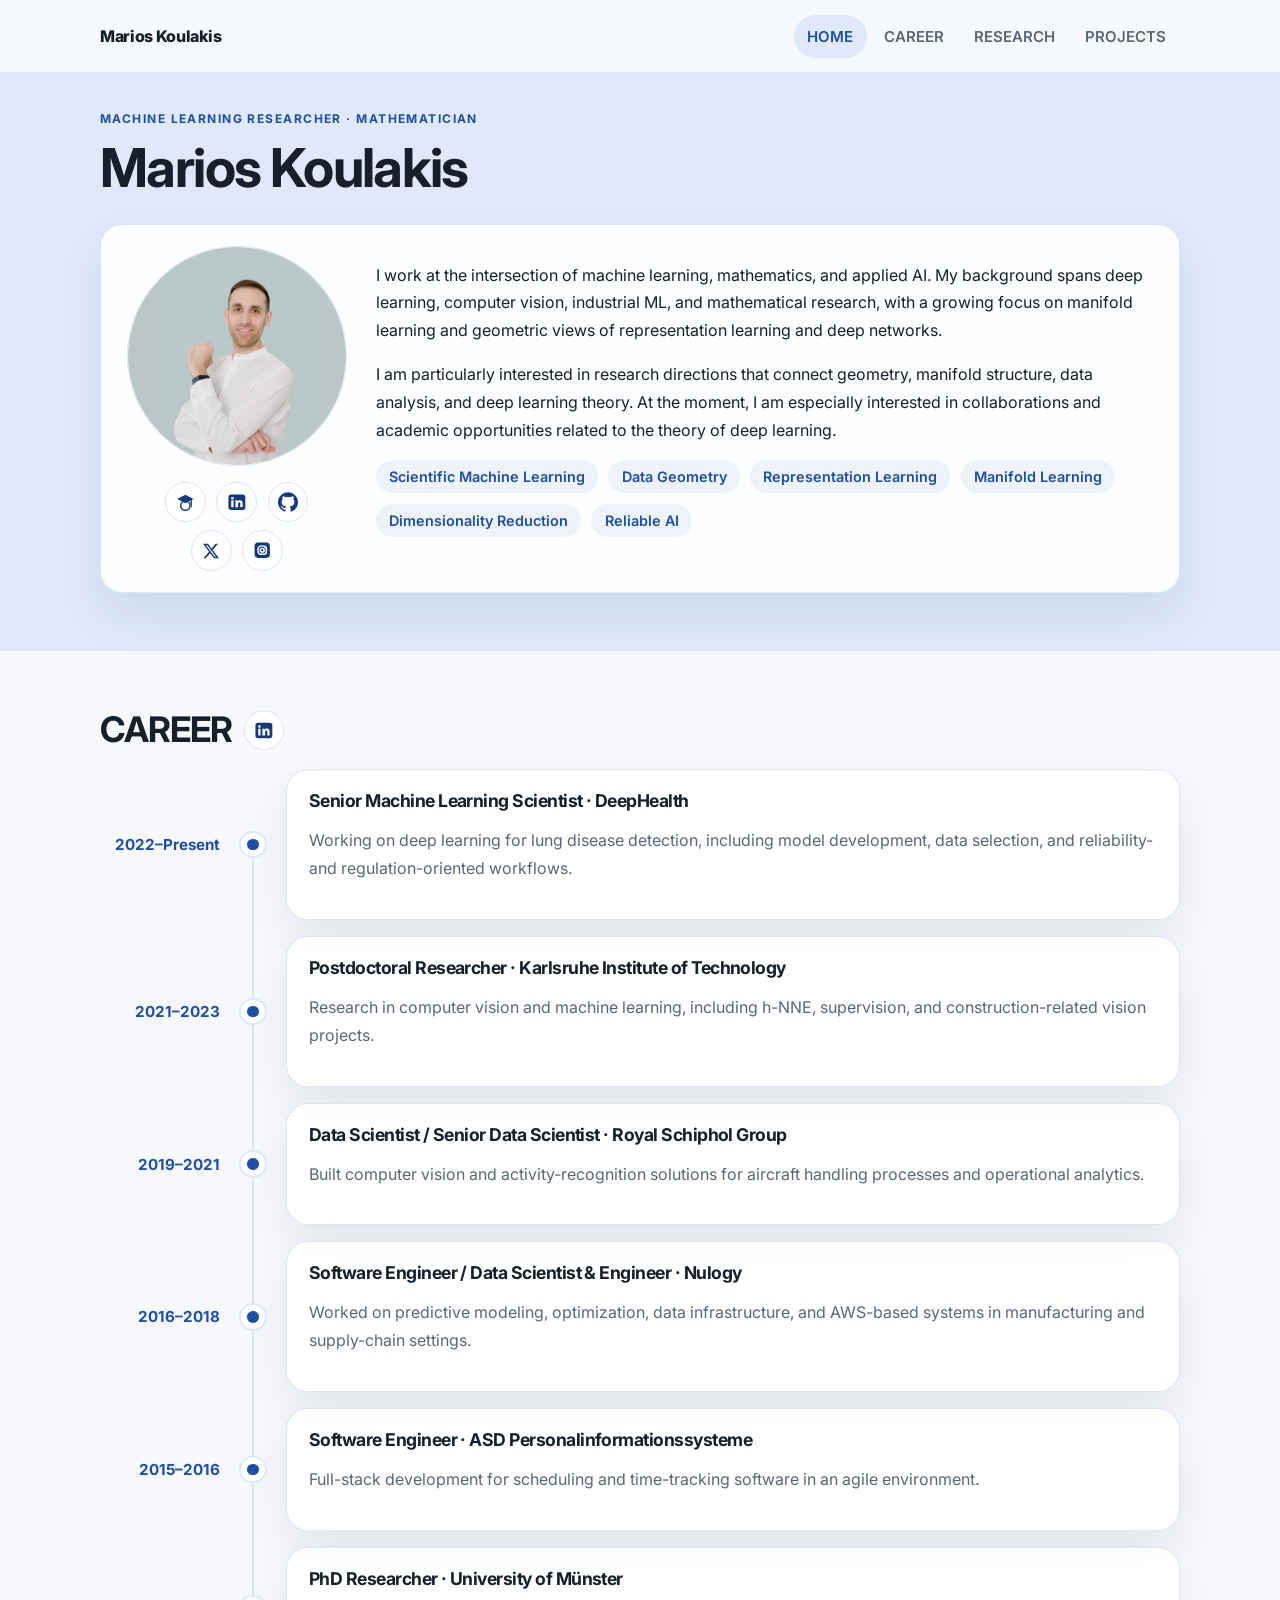
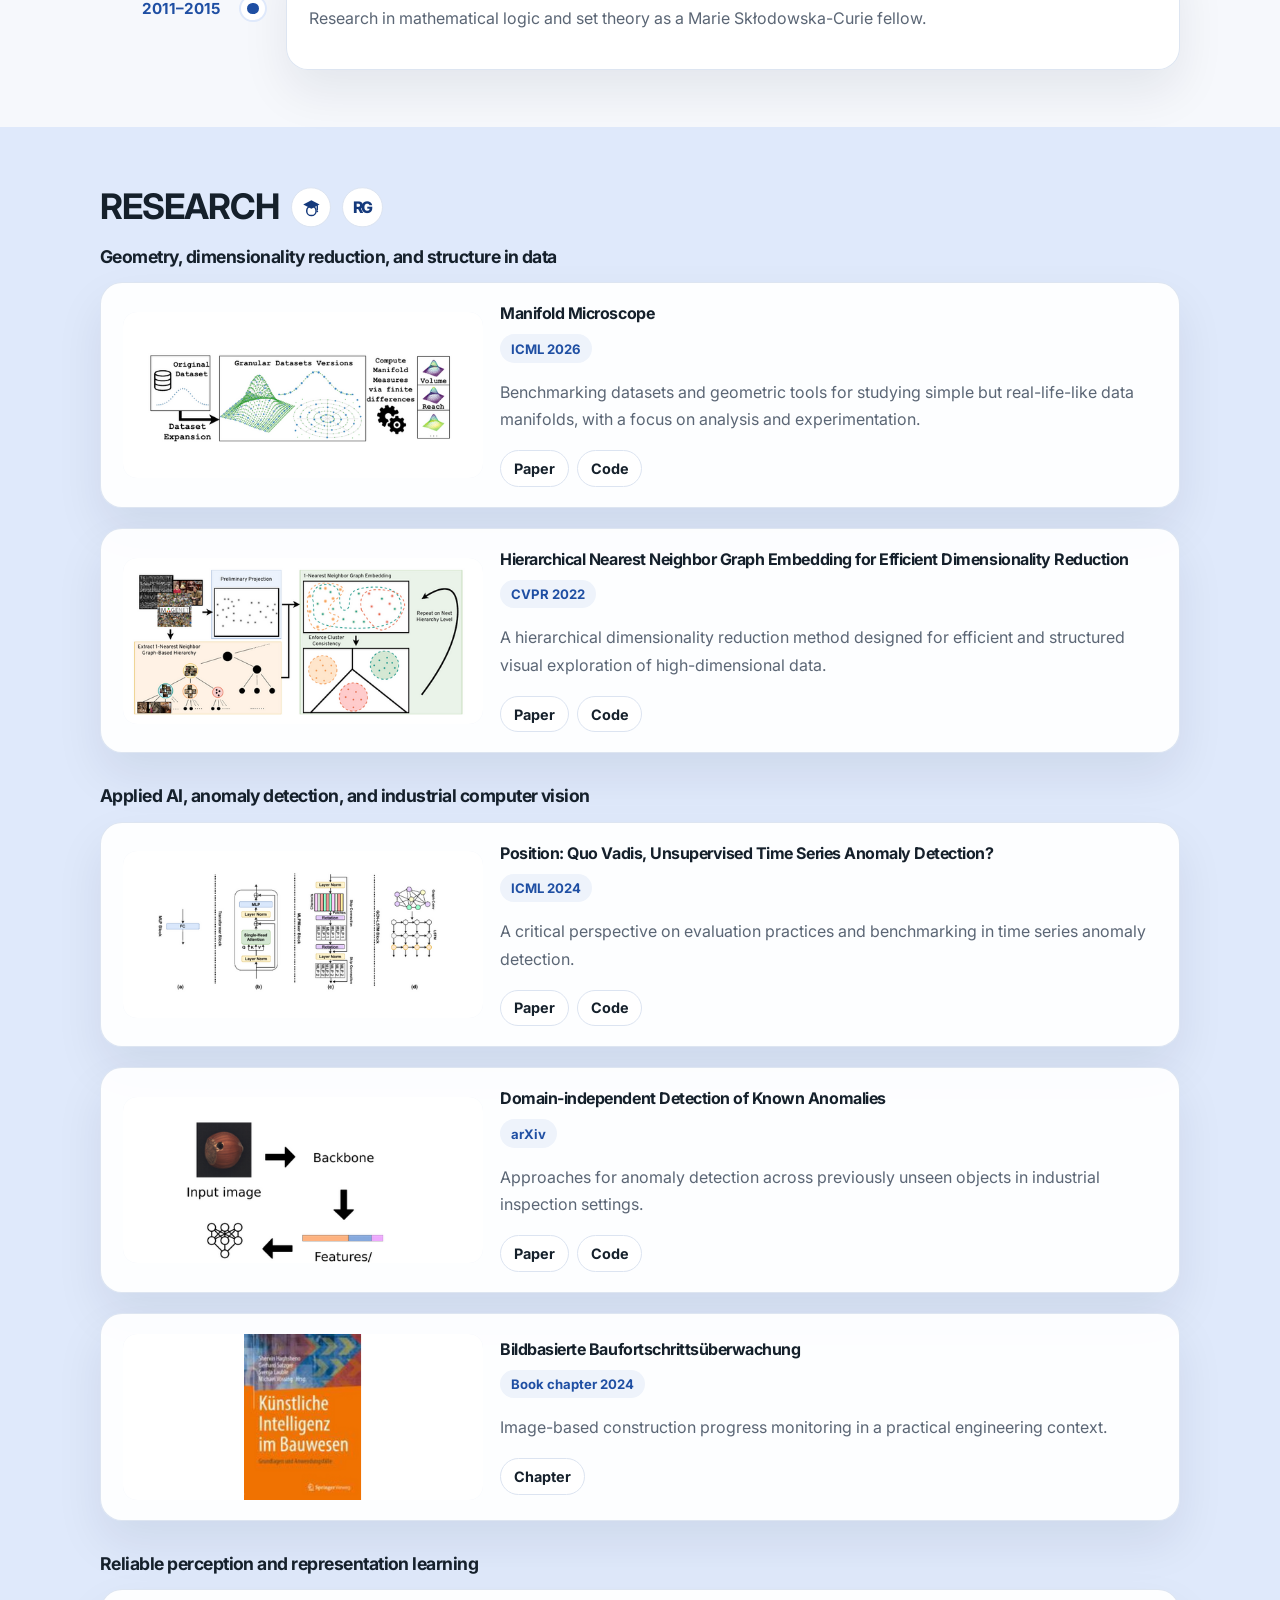
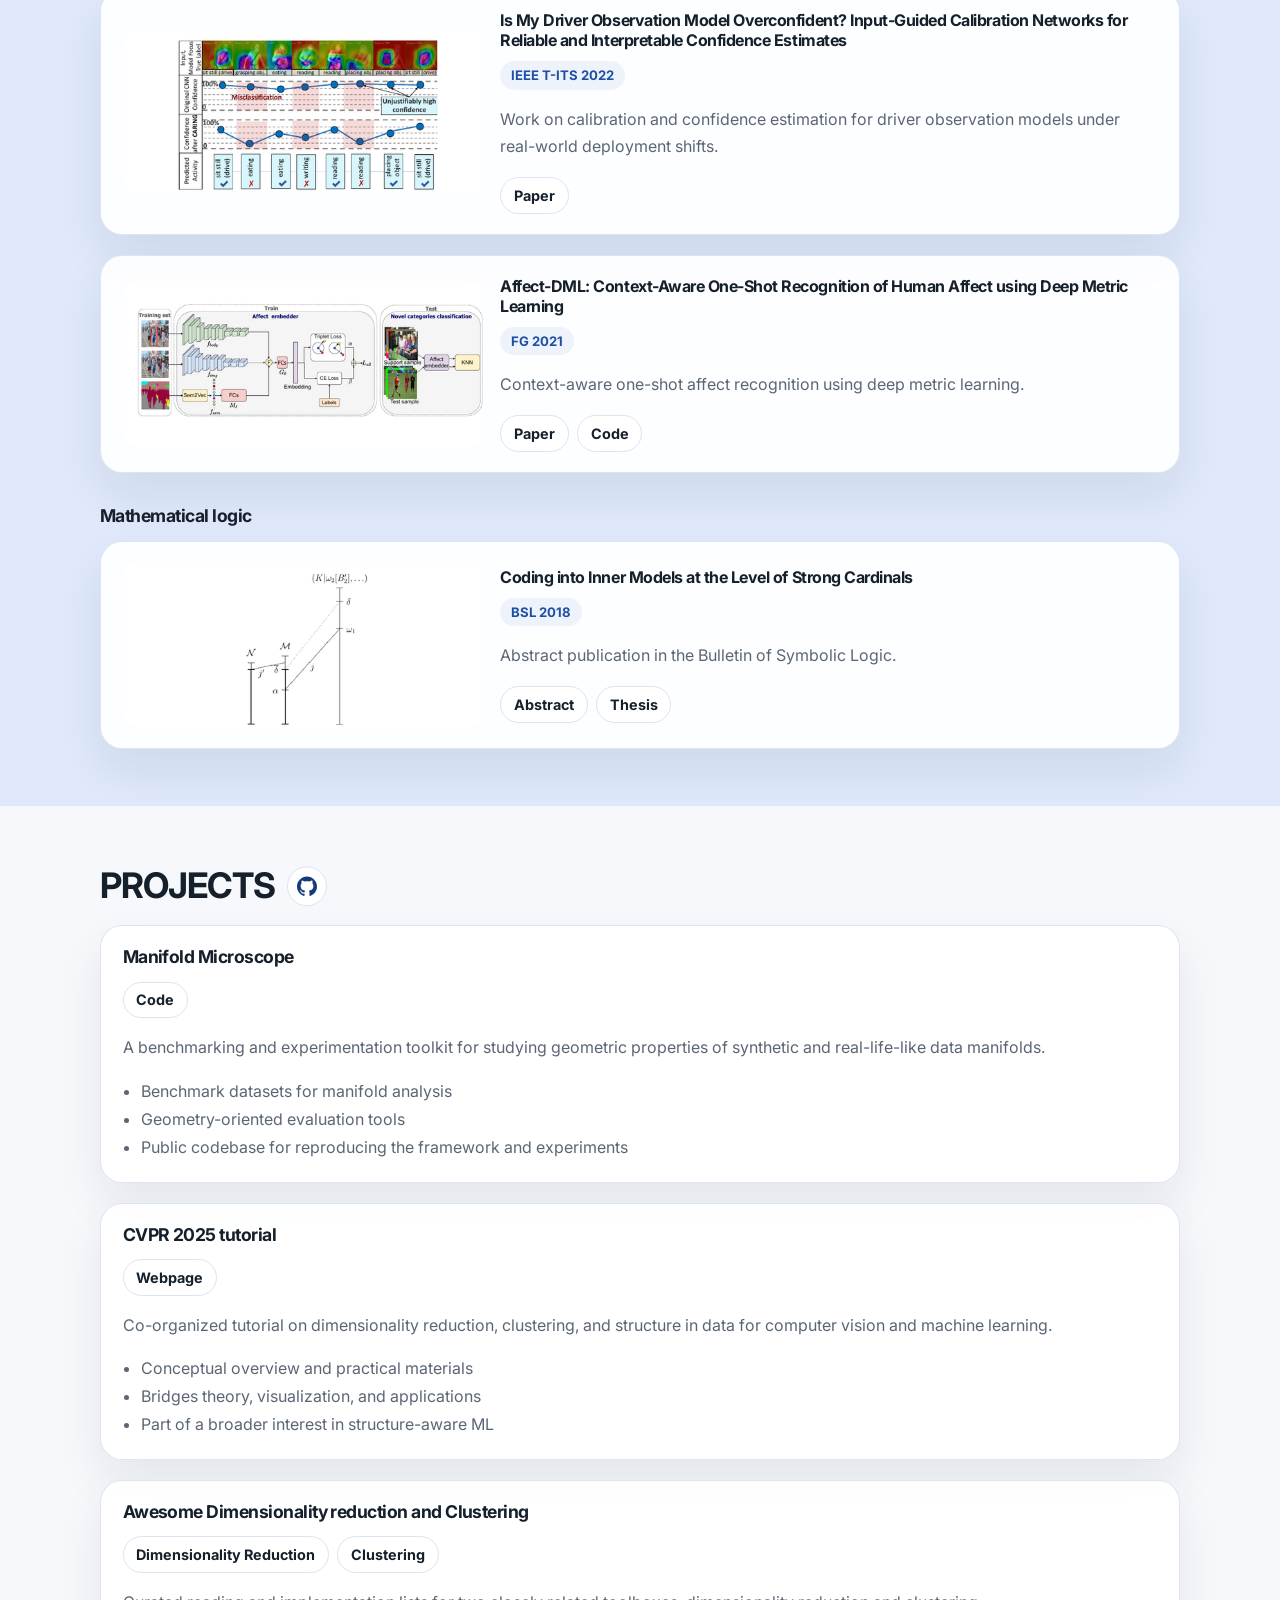
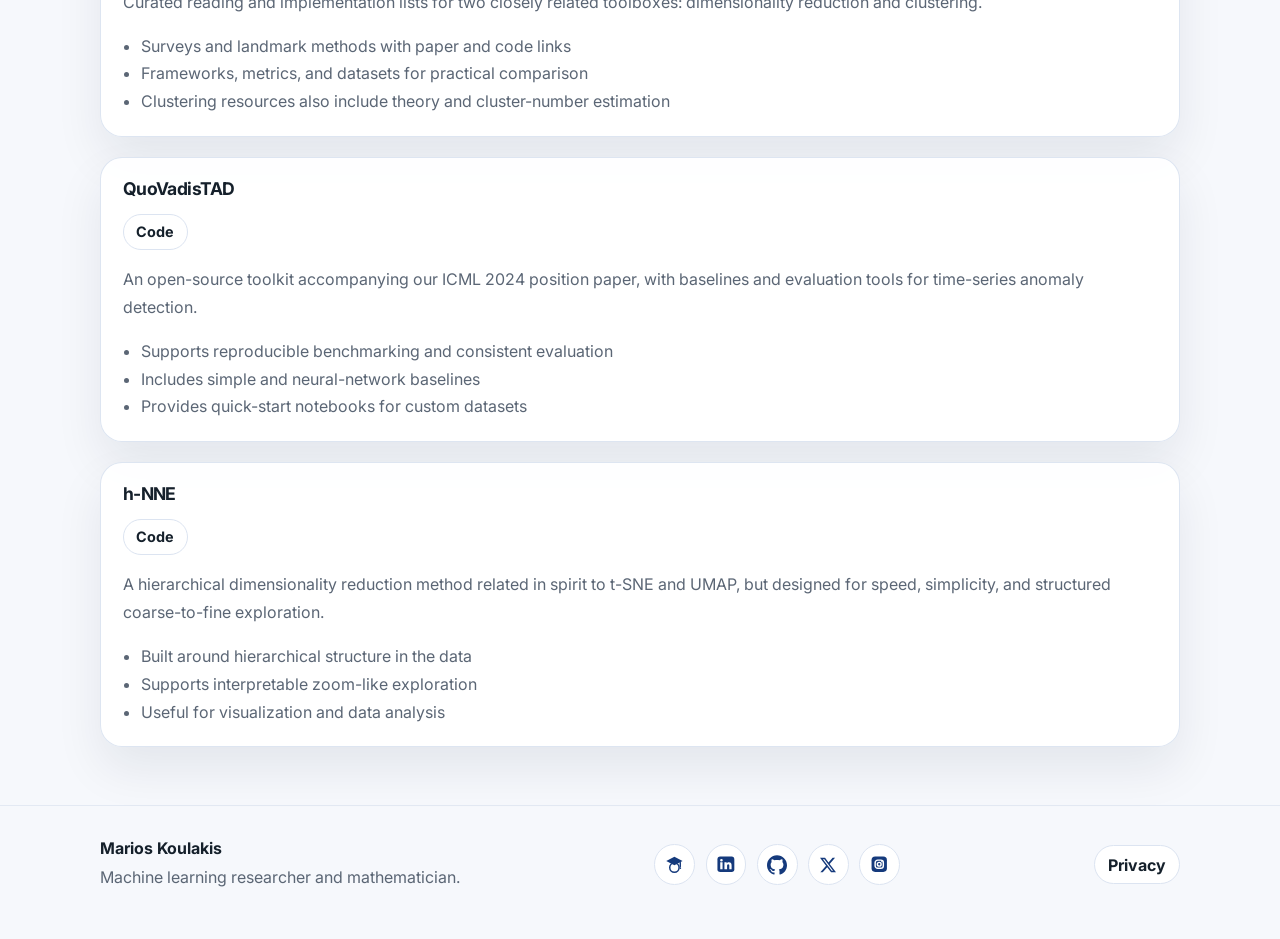
==== commit a9c2d62b: "Updates based on online presence update." ====
--- a/index.html
+++ b/index.html
@@ -6,8 +6,10 @@
     <title>Marios Koulakis</title>
     <meta
       name="description"
-      content="Personal website of Marios Koulakis — machine learning scientist, mathematician, and researcher working on geometry, manifold learning, computer vision, and interpretable AI."
+      content="Personal website of Marios Koulakis, a machine learning researcher working on scientific machine learning, data and representation geometry, manifold learning, and reliable AI."
     />
+    <link rel="canonical" href="https://koulakis.github.io/" />
+    <meta property="og:url" content="https://koulakis.github.io/" />
     <link rel="preconnect" href="https://fonts.googleapis.com" />
     <link rel="preconnect" href="https://fonts.gstatic.com" crossorigin />
     <link
@@ -39,15 +41,9 @@
         <div class="container">
           <div class="hero-layout">
             <div class="hero-main">
-              <p class="eyebrow">Machine Learning Scientist · Mathematician · Researcher</p>
+              <p class="eyebrow">Machine Learning Researcher · Mathematician</p>
               <h1>Marios Koulakis</h1>
-              <p class="hero-rotating-line">
-                <span id="rotating-text">Geometry For Machine Learning</span>
-              </p>
-
-              <div class="section-heading">
-                <h2>ABOUT ME</h2>
-              </div>
+
               <div class="about-card">
                 <div class="about-card-media">
                   <div class="about-card-image">
@@ -74,12 +70,12 @@
                     opportunities related to the theory of deep learning.
                   </p>
                   <div class="tag-row">
+                    <span>Scientific Machine Learning</span>
+                    <span>Data Geometry</span>
+                    <span>Representation Learning</span>
                     <span>Manifold Learning</span>
-                    <span>Geometry For ML</span>
-                    <span>Computer Vision</span>
                     <span>Dimensionality Reduction</span>
                     <span>Reliable AI</span>
-                    <span>Teaching</span>
                   </div>
                 </div>
               </div>
@@ -240,7 +236,7 @@
                 <div class="publication-content">
                   <h4>Domain-independent Detection of Known Anomalies</h4>
                   <div class="pub-chips">
-                    <span>CVPR VAND 2.0 2024</span>
+                    <span>arXiv</span>
                   </div>
                   <p>
                     Approaches for anomaly detection across previously unseen objects in industrial
@@ -322,26 +318,14 @@
                 <div class="publication-content">
                   <h4>Coding into Inner Models at the Level of Strong Cardinals</h4>
                   <div class="pub-chips">
-                    <span>PhD Thesis</span>
-                  </div>
-                  <p>My PhD thesis.</p>
-                  <div class="link-row paper-actions">
+                    <span>BSL 2018</span>
+                  </div>
+                  <p>
+                    Abstract publication in the Bulletin of Symbolic Logic.
+                  </p>
+                  <div class="link-row paper-actions">
+                    <a href="https://www.cambridge.org/core/journals/bulletin-of-symbolic-logic/article/coding-into-inner-models-at-the-level-of-strong-cardinals/104ECBCAA289ACA7BFCD11E12619BA14" target="_blank" rel="noreferrer">Abstract</a>
                     <a href="https://www.uni-muenster.de/imperia/md/content/logik/disskoulakis.pdf" target="_blank" rel="noreferrer">Thesis</a>
-                  </div>
-                </div>
-              </article>
-              <article class="publication-item">
-                <div class="publication-media">
-                  <img src="assets/research-master-thesis.png" alt="" loading="lazy" />
-                </div>
-                <div class="publication-content">
-                  <h4>Large Cardinals and Elementary Embeddings of V</h4>
-                  <div class="pub-chips">
-                    <span>Master Thesis</span>
-                  </div>
-                  <p>My master thesis.</p>
-                  <div class="link-row paper-actions">
-                    <a href="https://mpla.math.uoa.gr/media/theses/msc/Koulakis_M.pdf" target="_blank" rel="noreferrer">Thesis</a>
                   </div>
                 </div>
               </article>
@@ -404,6 +388,22 @@
                 <li>Surveys and landmark methods with paper and code links</li>
                 <li>Frameworks, metrics, and datasets for practical comparison</li>
                 <li>Clustering resources also include theory and cluster-number estimation</li>
+              </ul>
+            </article>
+
+            <article class="project-card">
+              <h3>QuoVadisTAD</h3>
+              <div class="link-row paper-actions project-actions">
+                <a href="https://github.com/ssarfraz/QuoVadisTAD" target="_blank" rel="noreferrer">Code</a>
+              </div>
+              <p>
+                An open-source toolkit accompanying our ICML 2024 position paper, with
+                baselines and evaluation tools for time-series anomaly detection.
+              </p>
+              <ul>
+                <li>Supports reproducible benchmarking and consistent evaluation</li>
+                <li>Includes simple and neural-network baselines</li>
+                <li>Provides quick-start notebooks for custom datasets</li>
               </ul>
             </article>
 
@@ -432,7 +432,7 @@
       <div class="container footer-inner">
         <div>
           <strong>Marios Koulakis</strong>
-          <p>Machine learning scientist, mathematician, researcher, and teacher.</p>
+          <p>Machine learning researcher and mathematician.</p>
         </div>
         <div
           class="link-row social-links footer-links"
--- a/styles.css
+++ b/styles.css
@@ -201,19 +201,8 @@
   border-radius: var(--radius);
 }
 
-.hero-rotating-line {
-  min-height: 1.5rem;
-  margin: 0 0 1.1rem;
-  color: var(--accent);
-  font-weight: 700;
-  font-size: clamp(1rem, 2.1vw, 1.2rem);
-}
-
-#rotating-text {
-  display: inline-block;
-}
-
 .about-card {
+  margin-top: 1.75rem;
   padding: 1.3rem;
   display: grid;
   grid-template-columns: minmax(170px, 230px) 1fr;
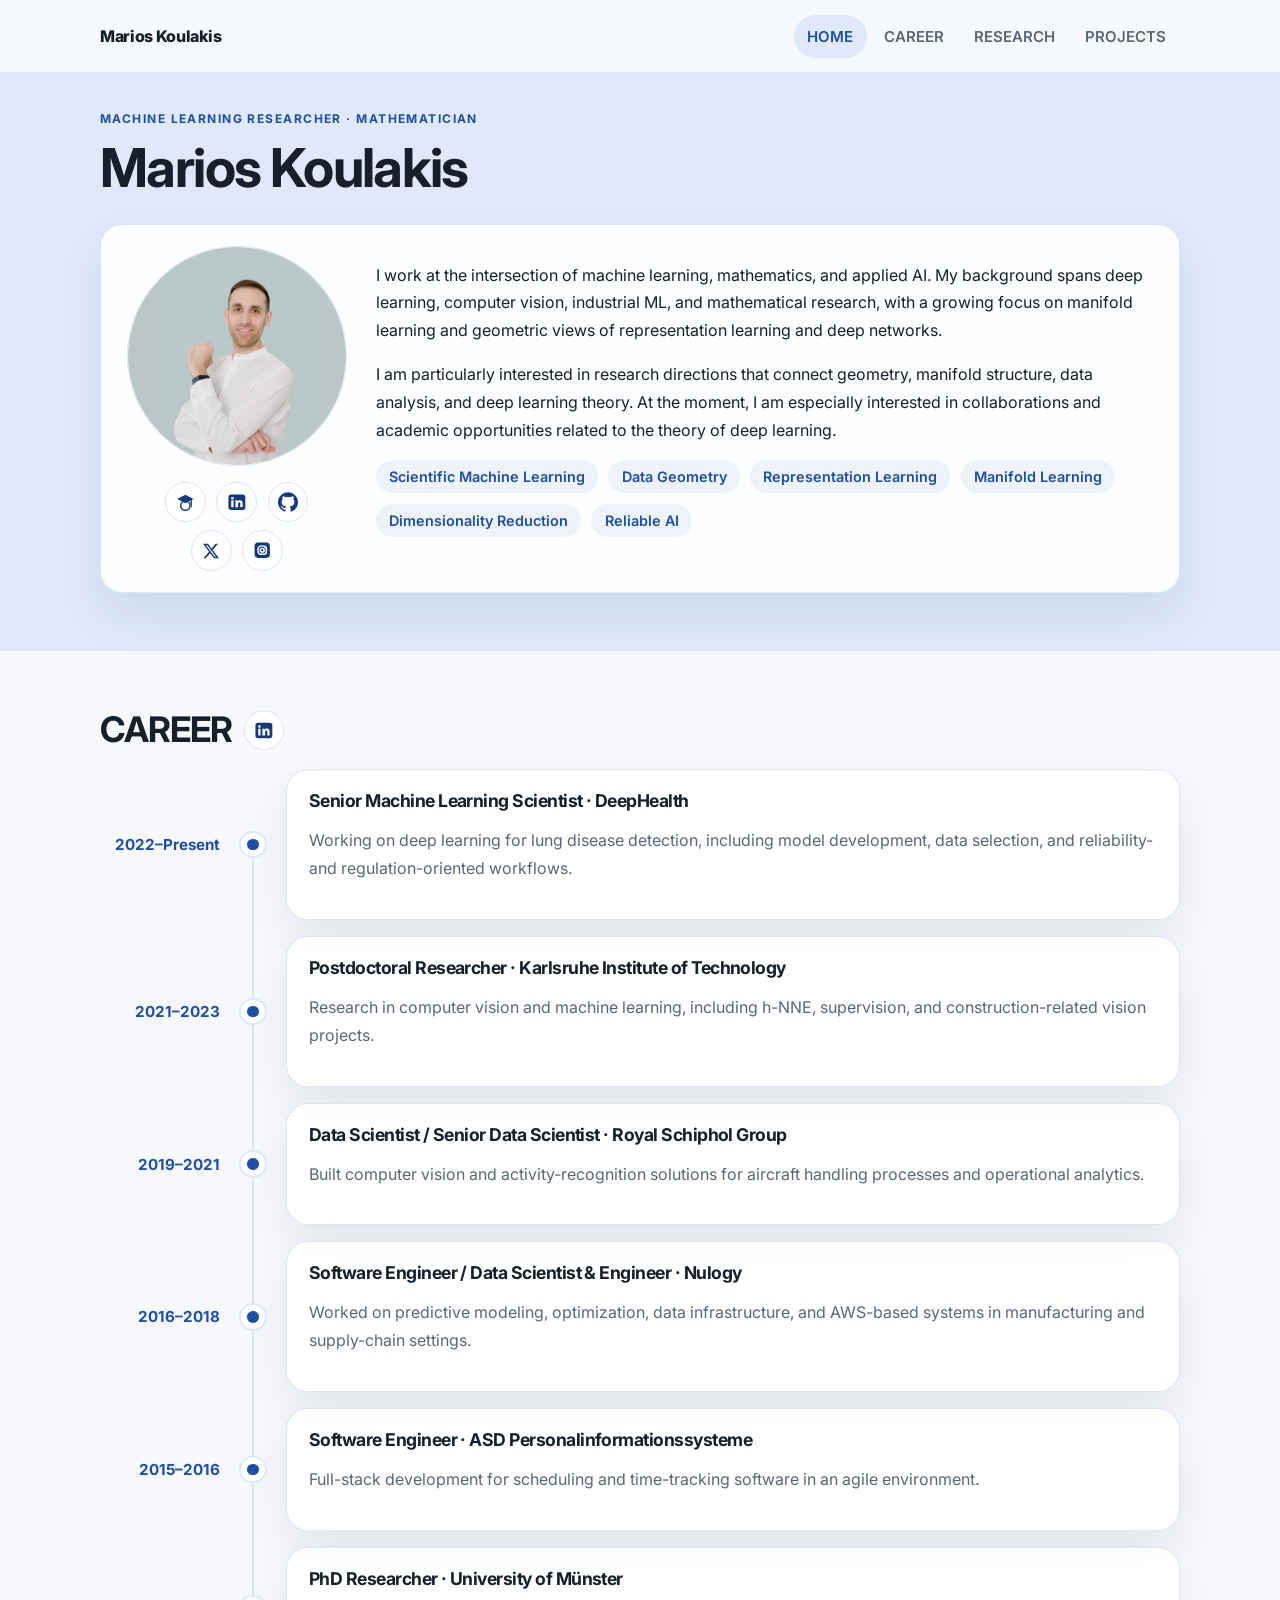
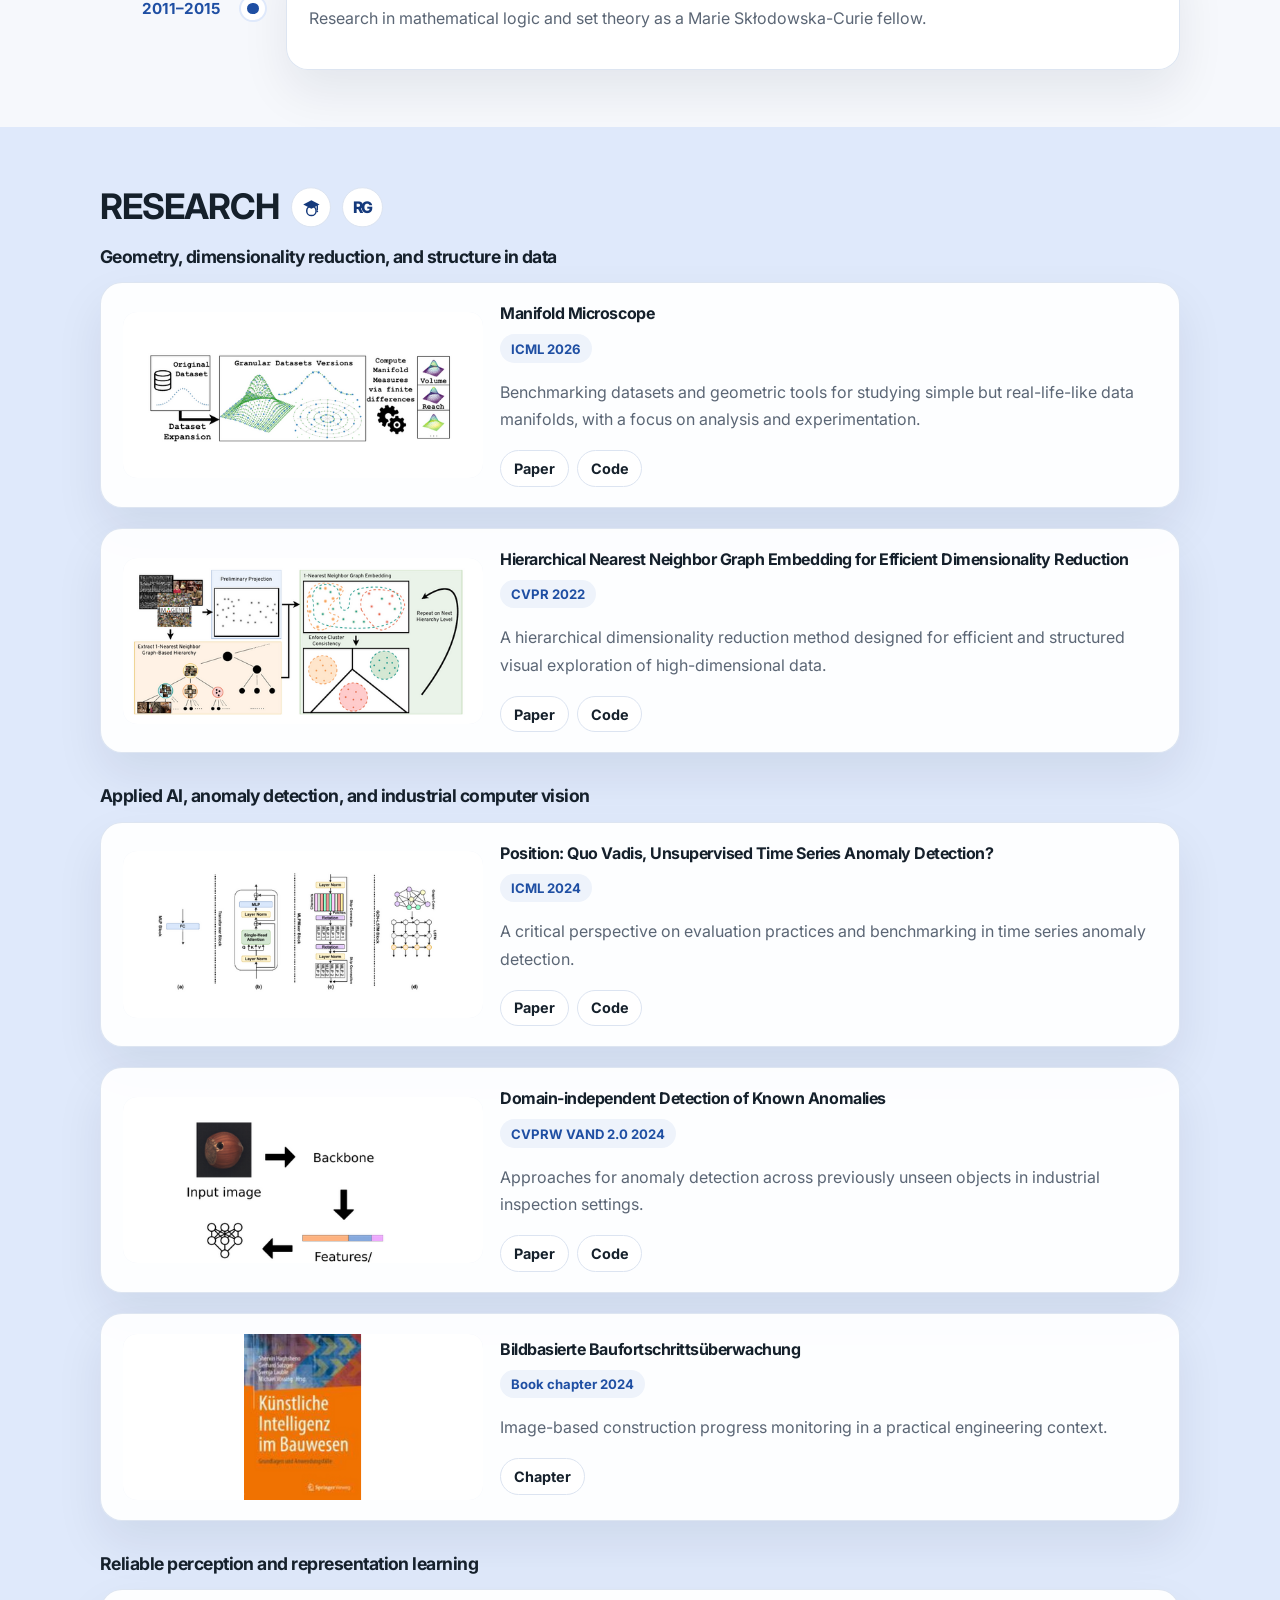
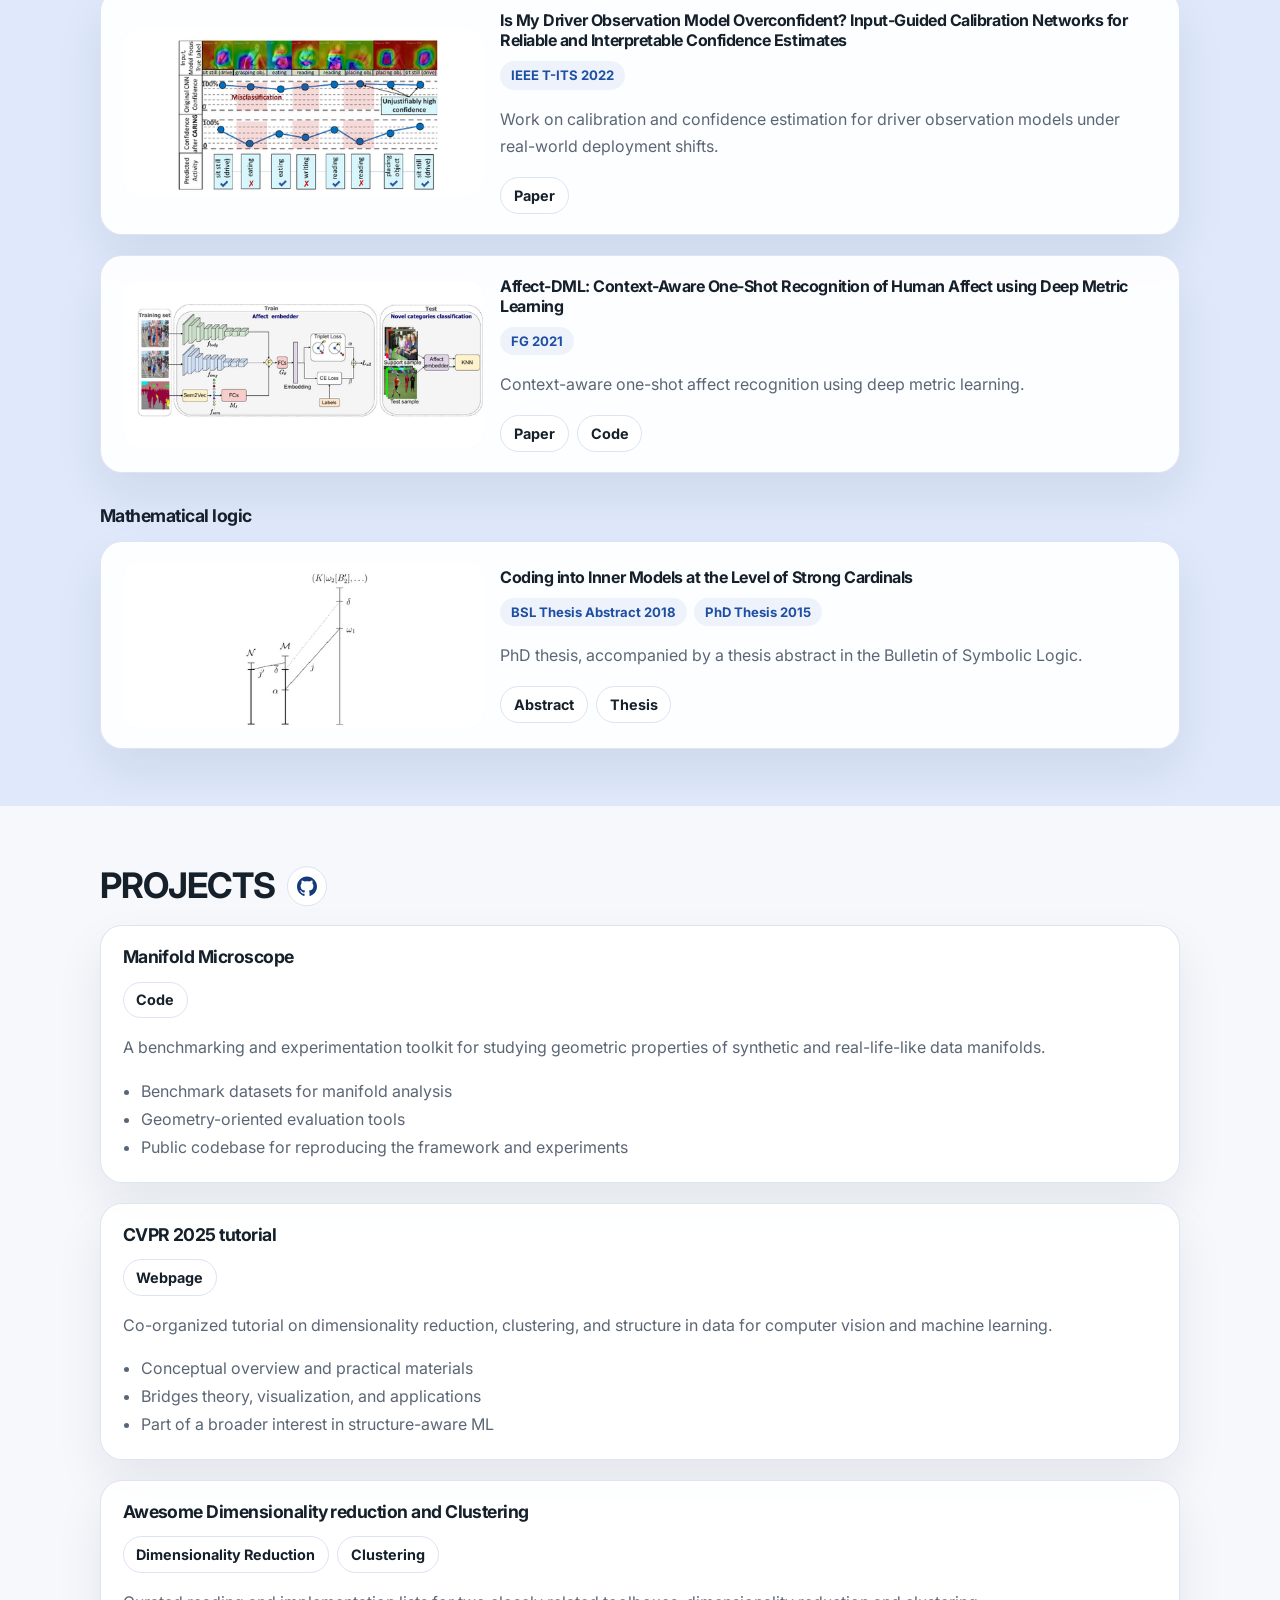
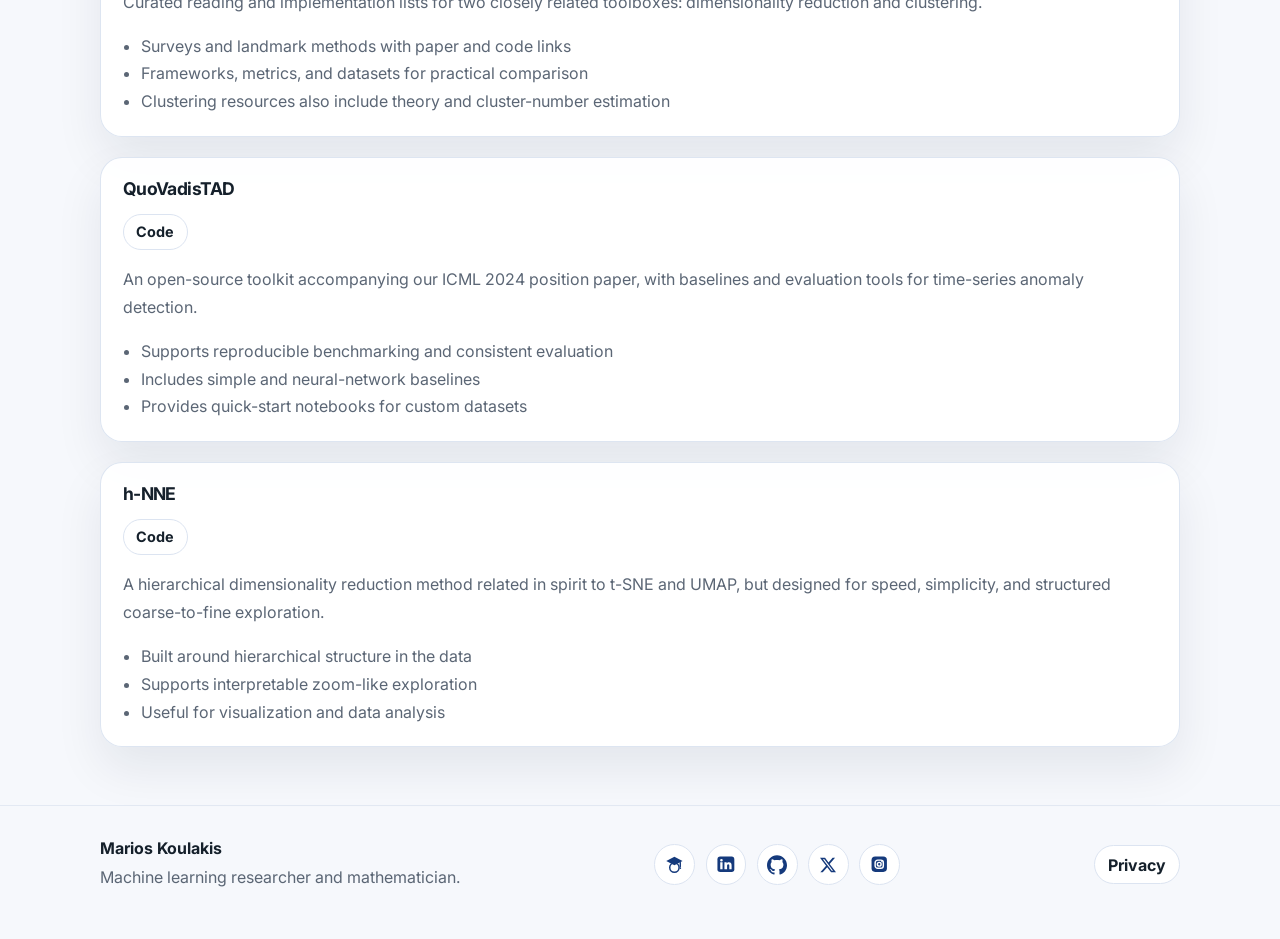
==== commit a13b7b0c: "Some more suggested changes." ====
--- a/index.html
+++ b/index.html
@@ -3,13 +3,20 @@
   <head>
     <meta charset="UTF-8" />
     <meta name="viewport" content="width=device-width, initial-scale=1.0" />
-    <title>Marios Koulakis</title>
+    <title>Marios Koulakis | Machine Learning Researcher</title>
     <meta
       name="description"
       content="Personal website of Marios Koulakis, a machine learning researcher working on scientific machine learning, data and representation geometry, manifold learning, and reliable AI."
     />
     <link rel="canonical" href="https://koulakis.github.io/" />
     <meta property="og:url" content="https://koulakis.github.io/" />
+    <meta property="og:title" content="Marios Koulakis | Machine Learning Researcher" />
+    <meta
+      property="og:description"
+      content="Research in scientific machine learning, data and representation geometry, and manifold learning."
+    />
+    <meta property="og:type" content="website" />
+    <meta property="og:image" content="https://koulakis.github.io/assets/social-preview.png" />
     <link rel="preconnect" href="https://fonts.googleapis.com" />
     <link rel="preconnect" href="https://fonts.gstatic.com" crossorigin />
     <link
@@ -236,7 +243,7 @@
                 <div class="publication-content">
                   <h4>Domain-independent Detection of Known Anomalies</h4>
                   <div class="pub-chips">
-                    <span>arXiv</span>
+                    <span>CVPRW VAND 2.0 2024</span>
                   </div>
                   <p>
                     Approaches for anomaly detection across previously unseen objects in industrial
@@ -318,10 +325,12 @@
                 <div class="publication-content">
                   <h4>Coding into Inner Models at the Level of Strong Cardinals</h4>
                   <div class="pub-chips">
-                    <span>BSL 2018</span>
-                  </div>
-                  <p>
-                    Abstract publication in the Bulletin of Symbolic Logic.
+                    <span>BSL Thesis Abstract 2018</span>
+                    <span>PhD Thesis 2015</span>
+                  </div>
+                  <p>
+                    PhD thesis, accompanied by a thesis abstract
+                    in the Bulletin of Symbolic Logic.
                   </p>
                   <div class="link-row paper-actions">
                     <a href="https://www.cambridge.org/core/journals/bulletin-of-symbolic-logic/article/coding-into-inner-models-at-the-level-of-strong-cardinals/104ECBCAA289ACA7BFCD11E12619BA14" target="_blank" rel="noreferrer">Abstract</a>
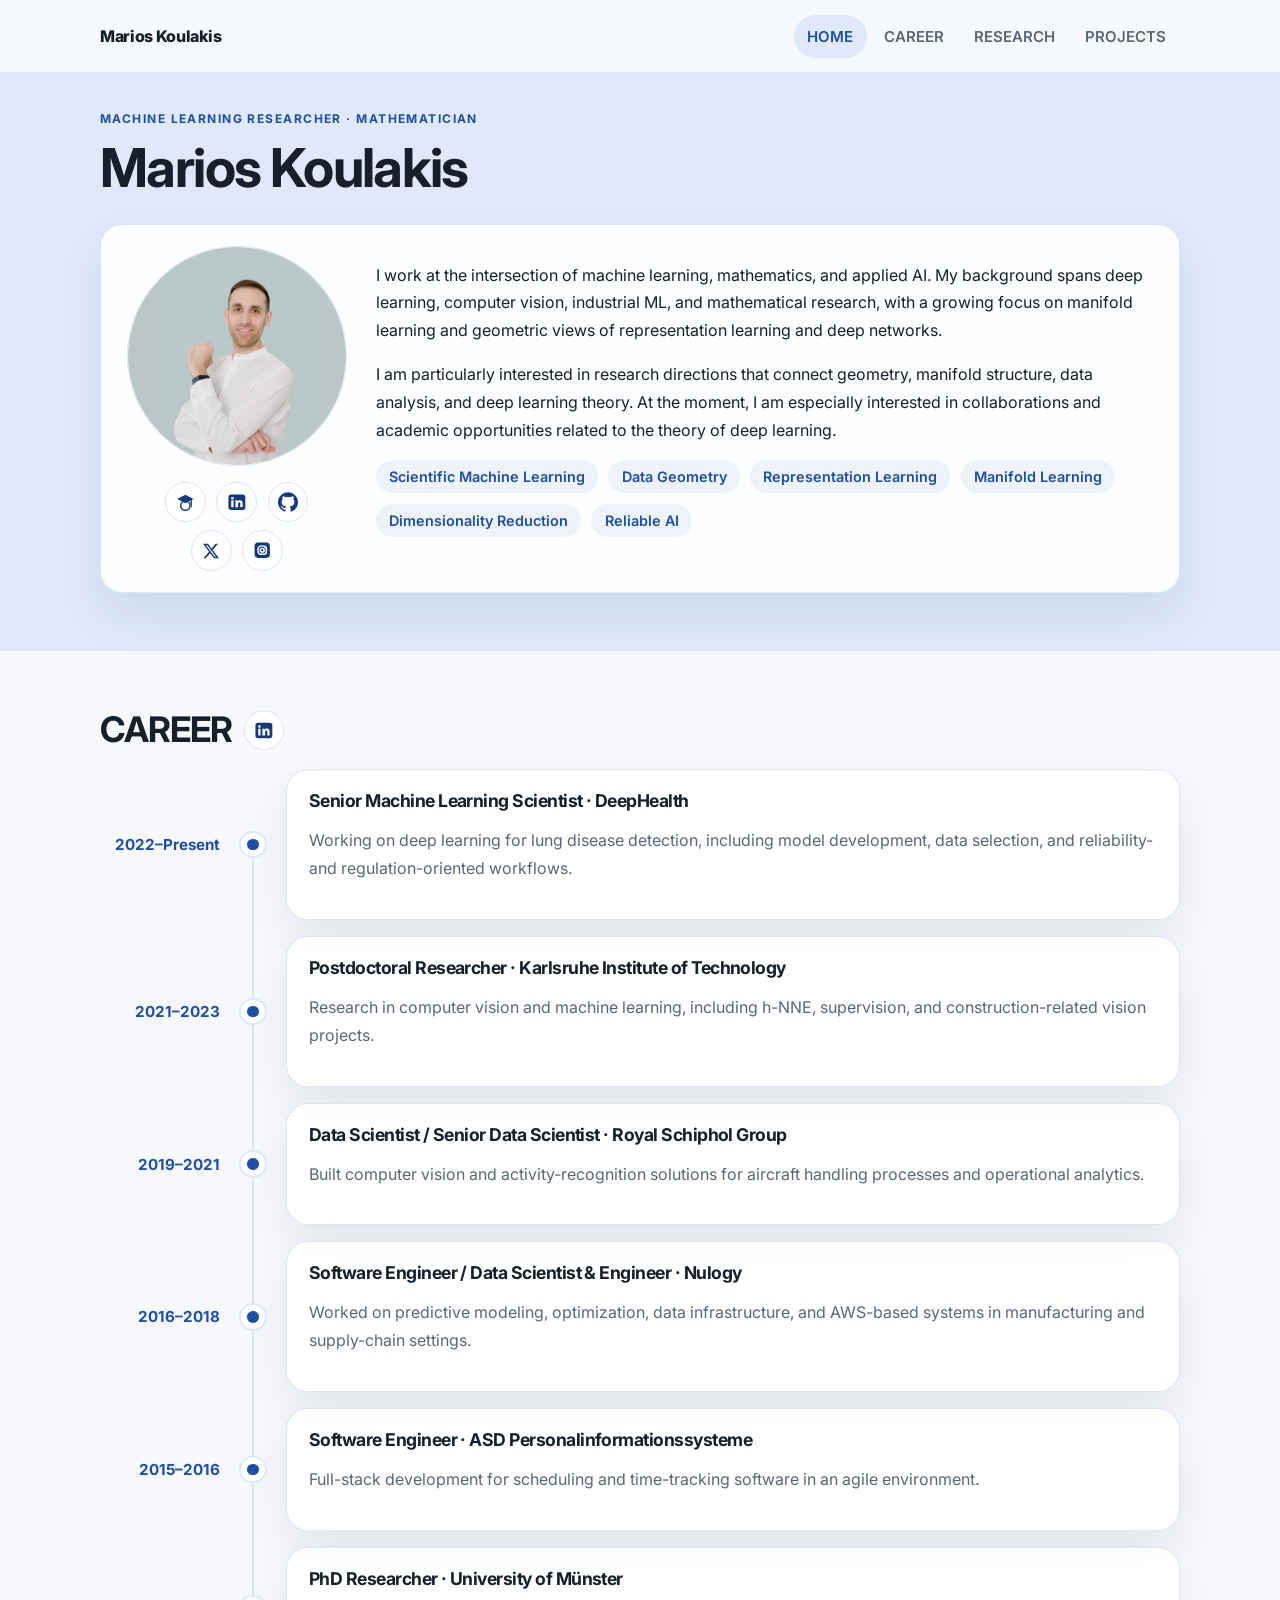
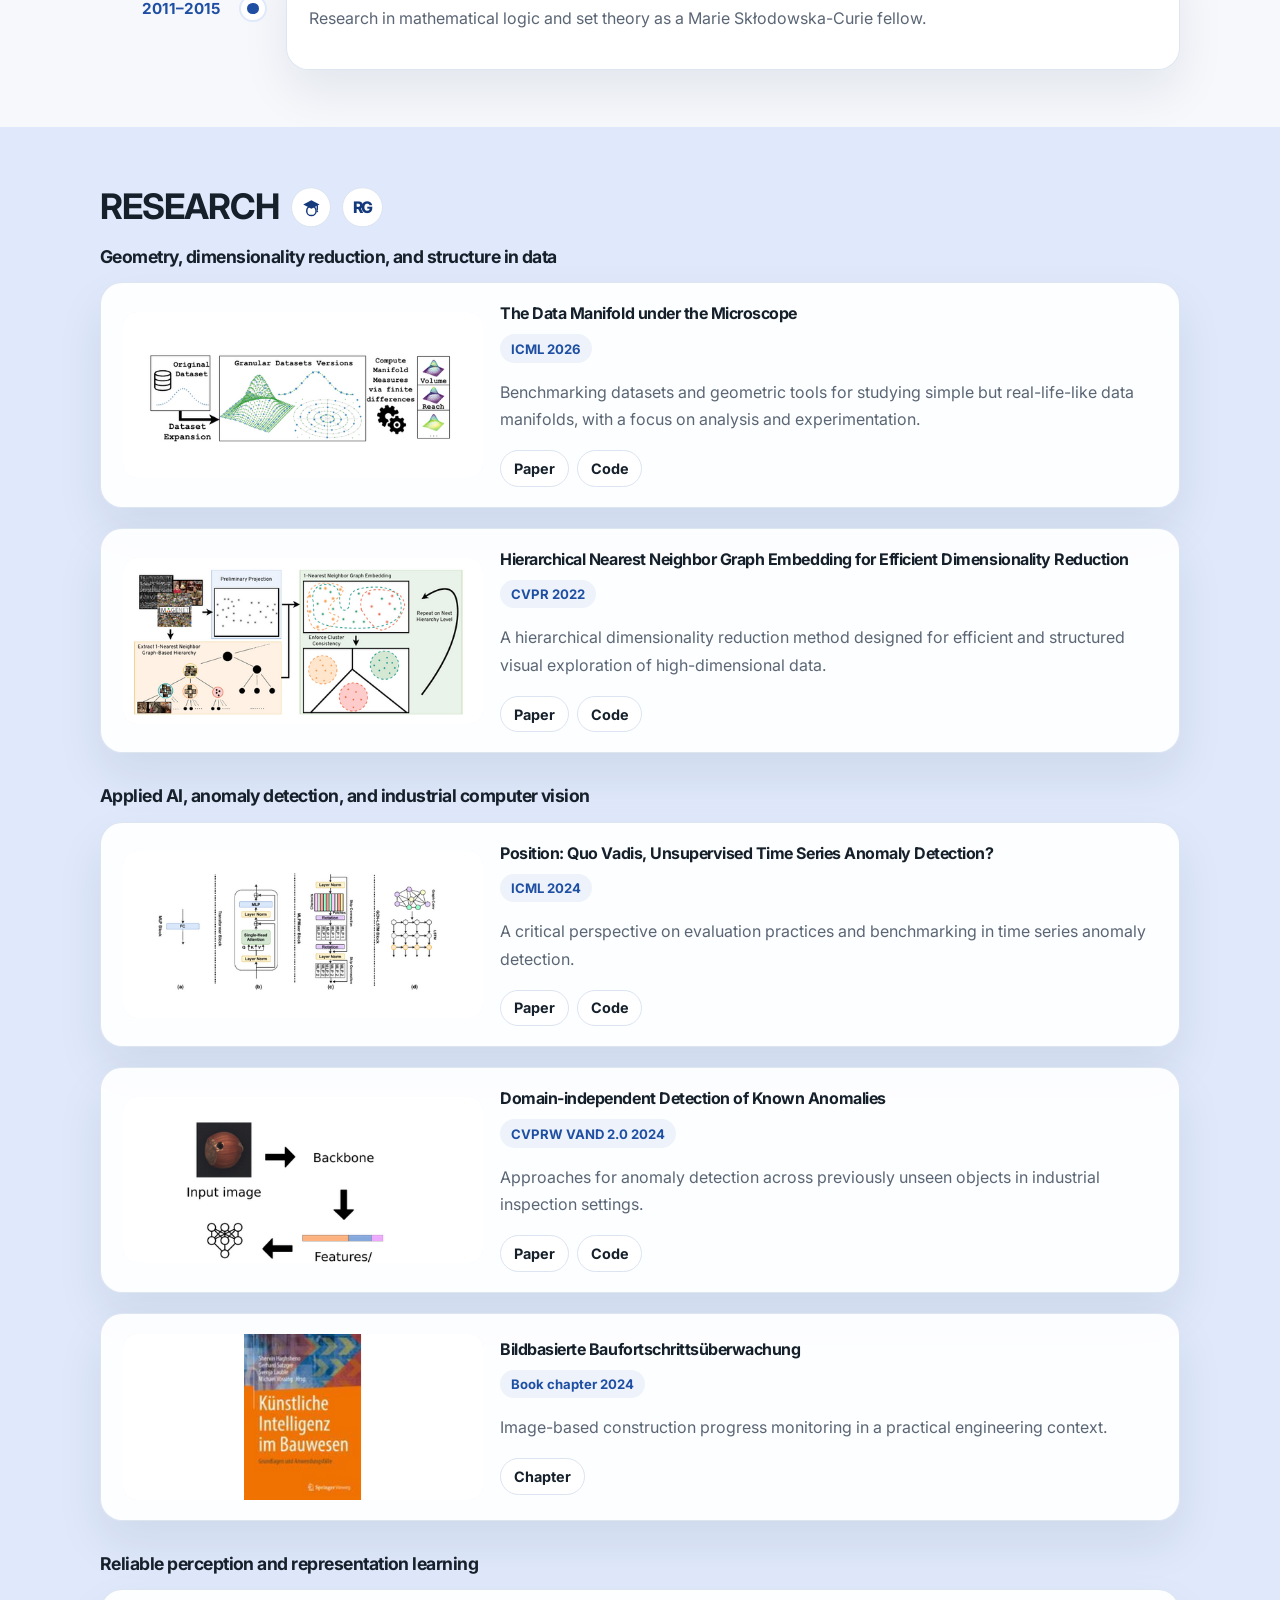
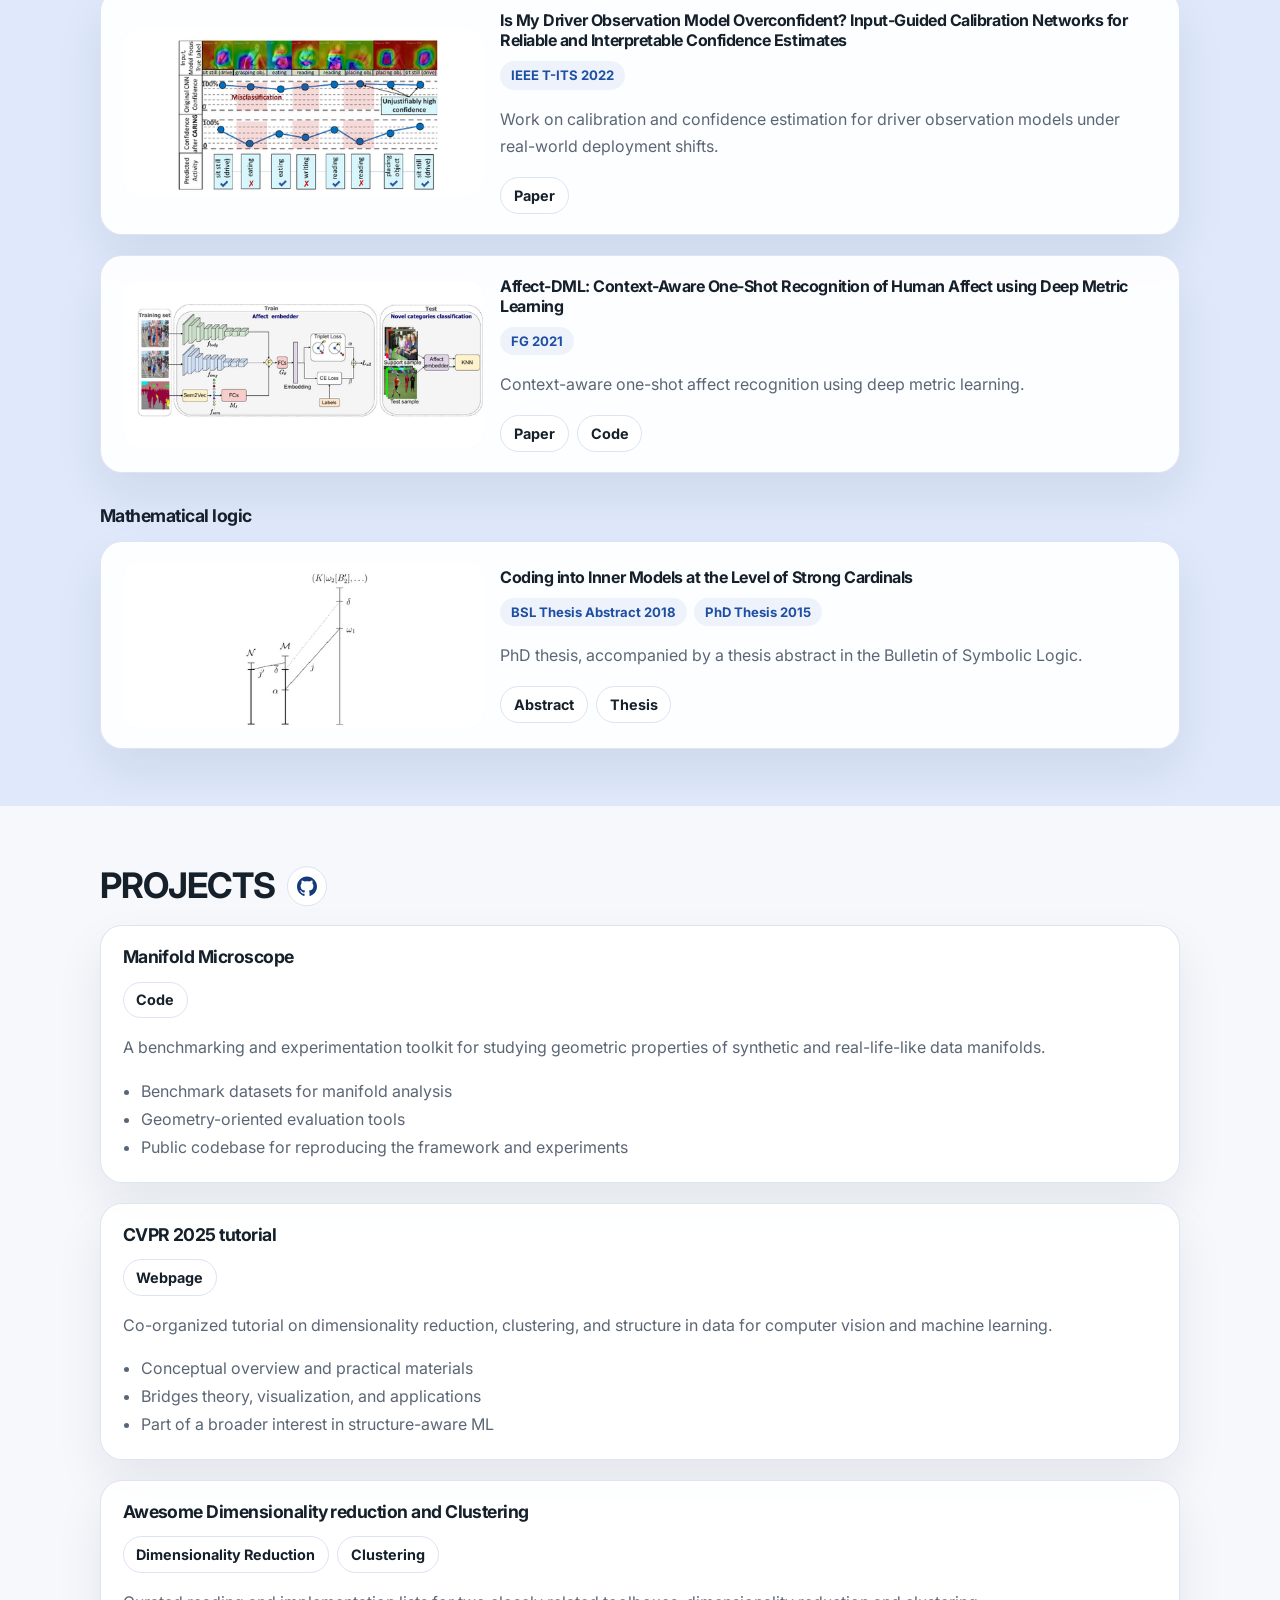
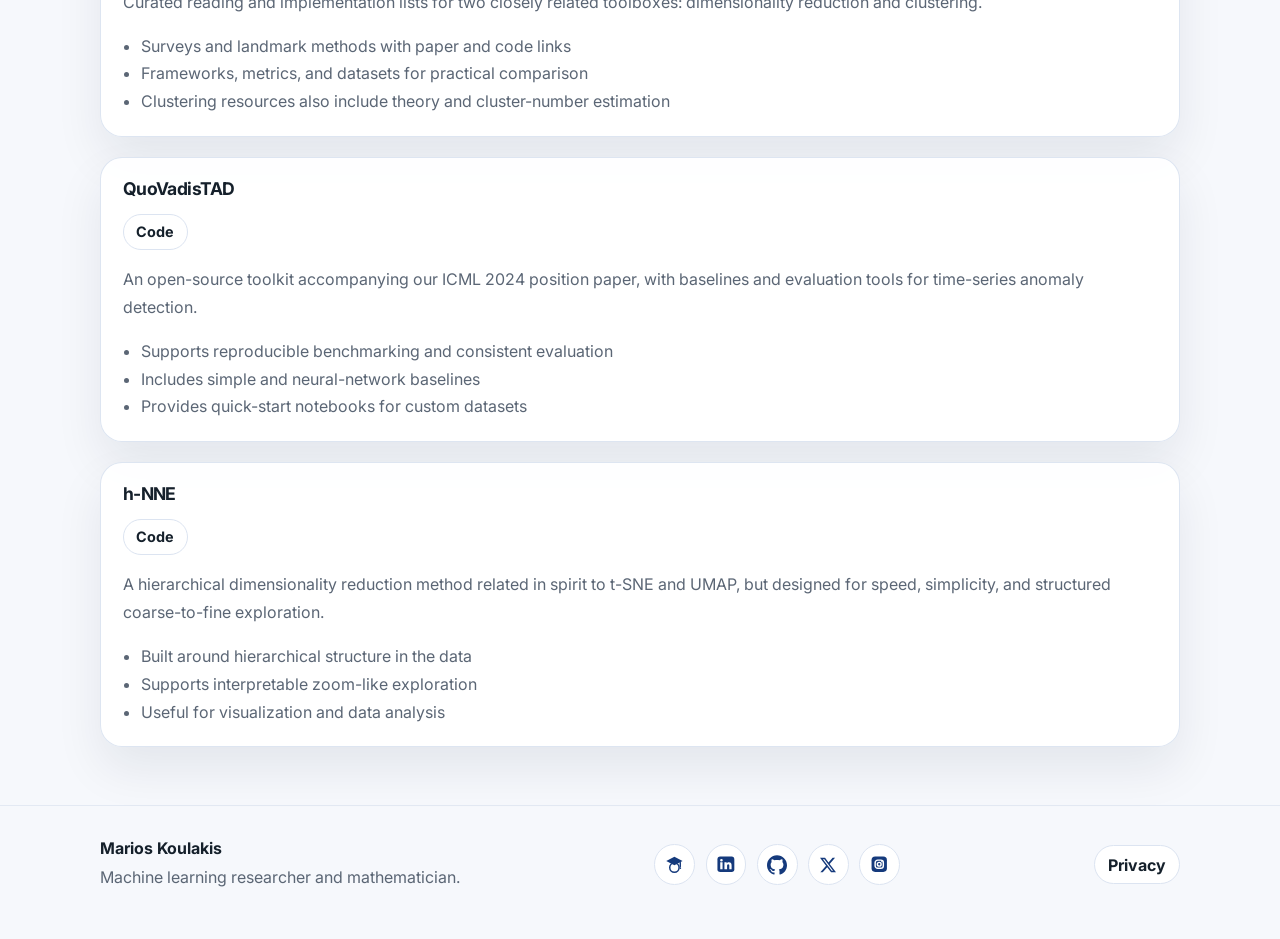
==== commit 2ba0097e: "Full name for the manifold microscope paper." ====
--- a/index.html
+++ b/index.html
@@ -178,7 +178,7 @@
                   <img src="assets/research-manifold-microscope.png" alt="" loading="lazy" />
                 </div>
                 <div class="publication-content">
-                  <h4>Manifold Microscope</h4>
+                  <h4>The Data Manifold under the Microscope</h4>
                   <div class="pub-chips">
                     <span>ICML 2026</span>
                   </div>
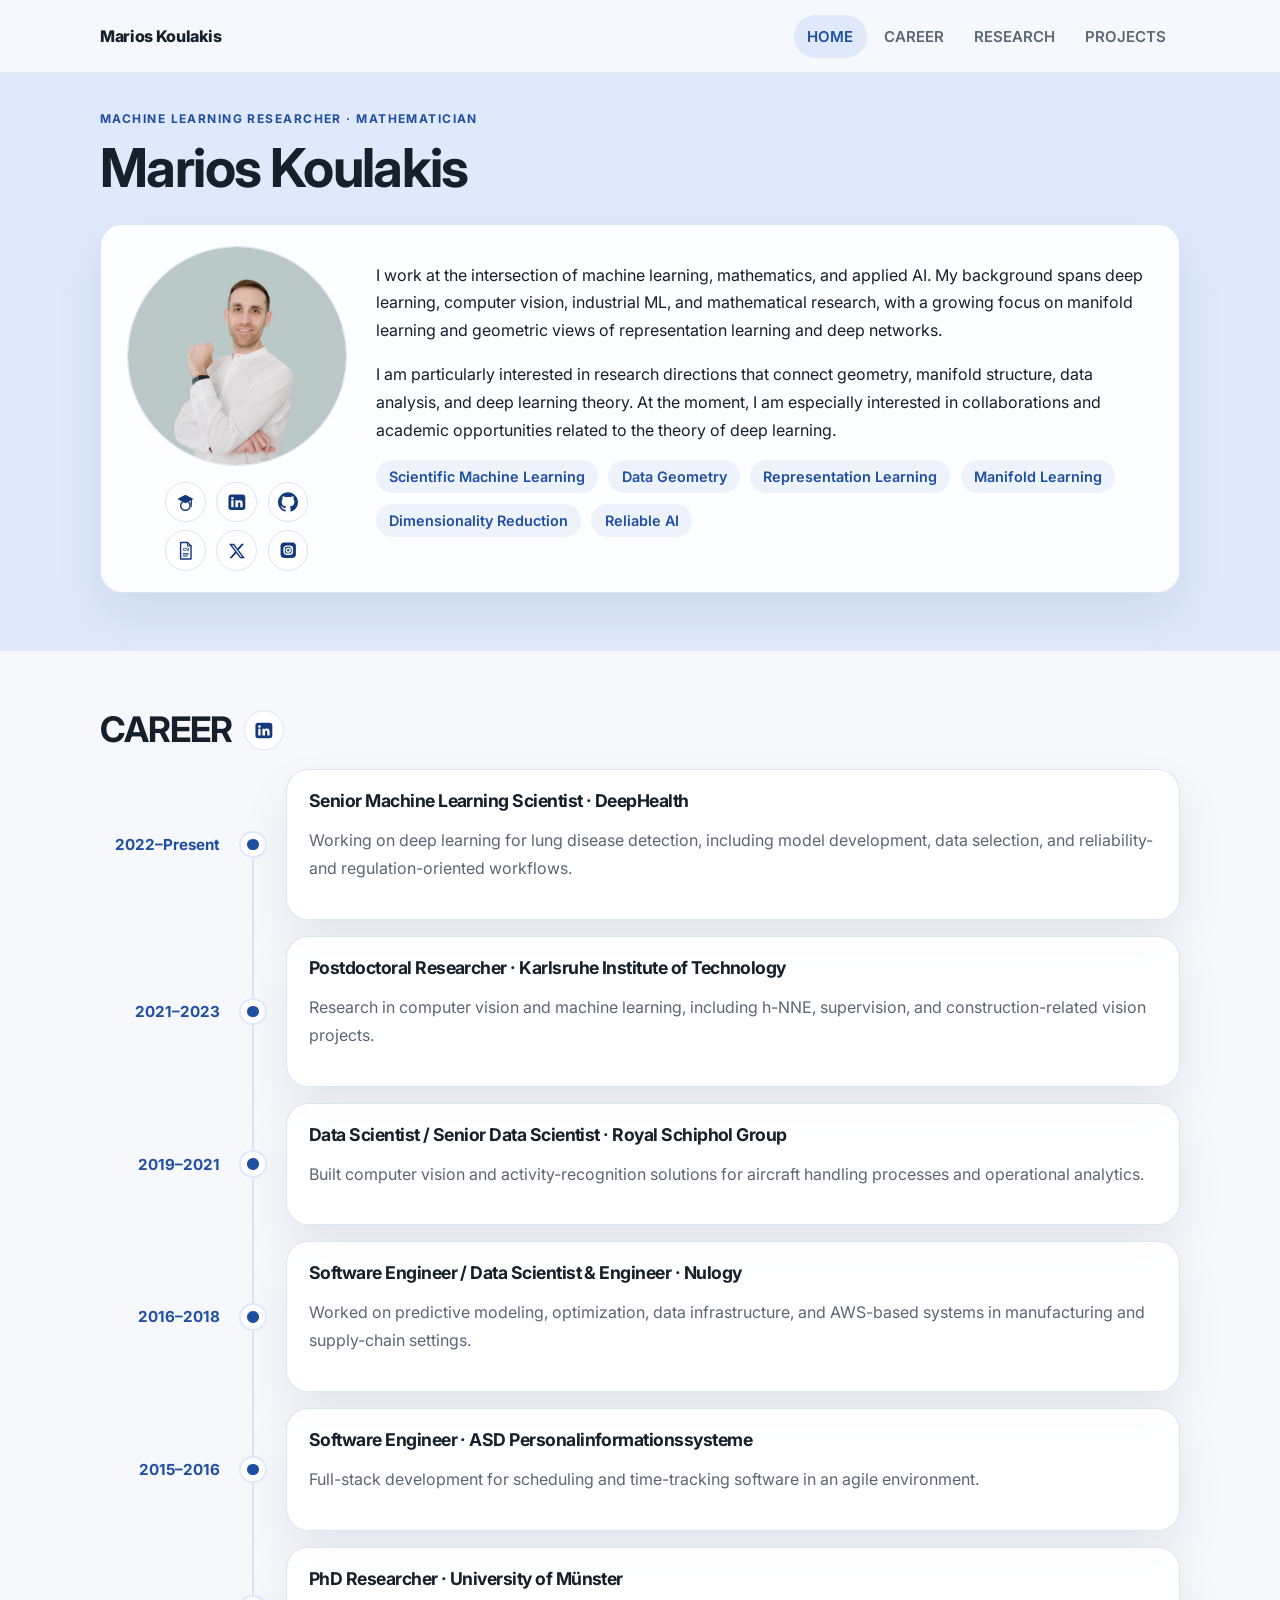
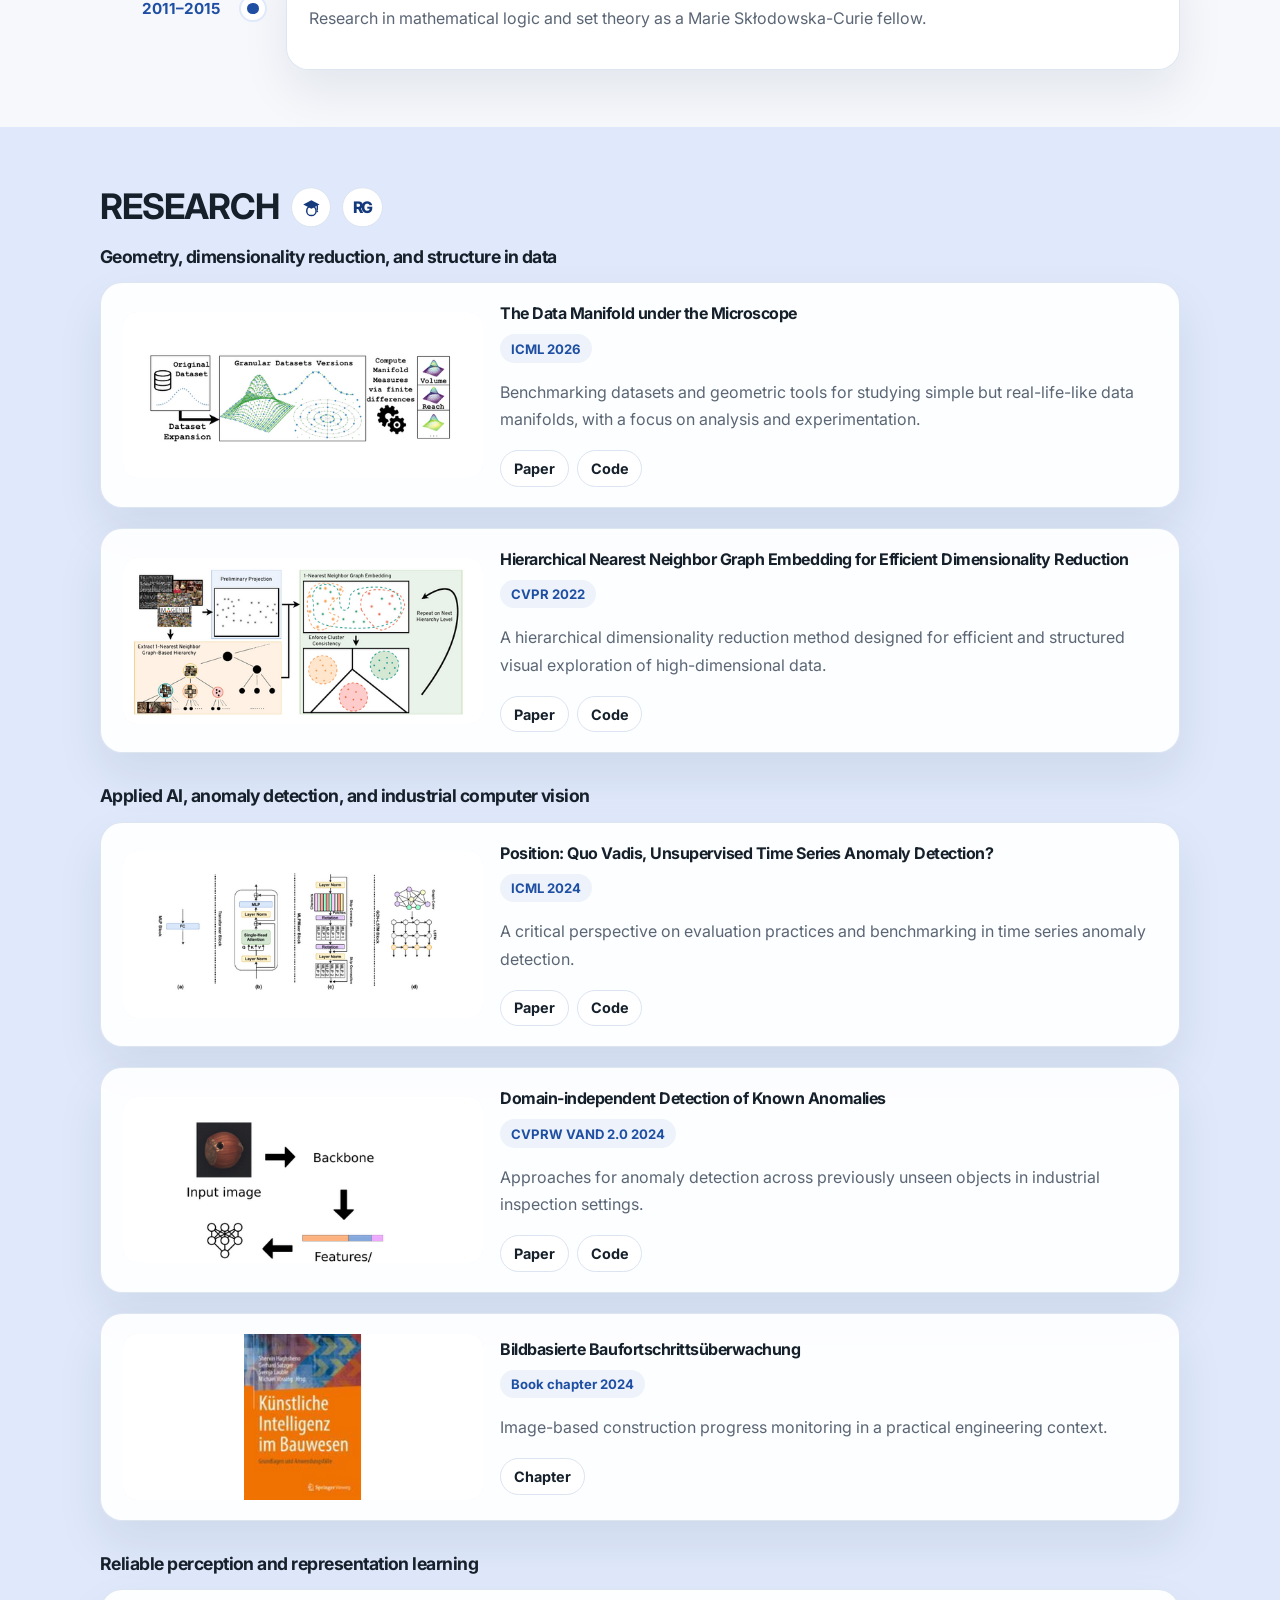
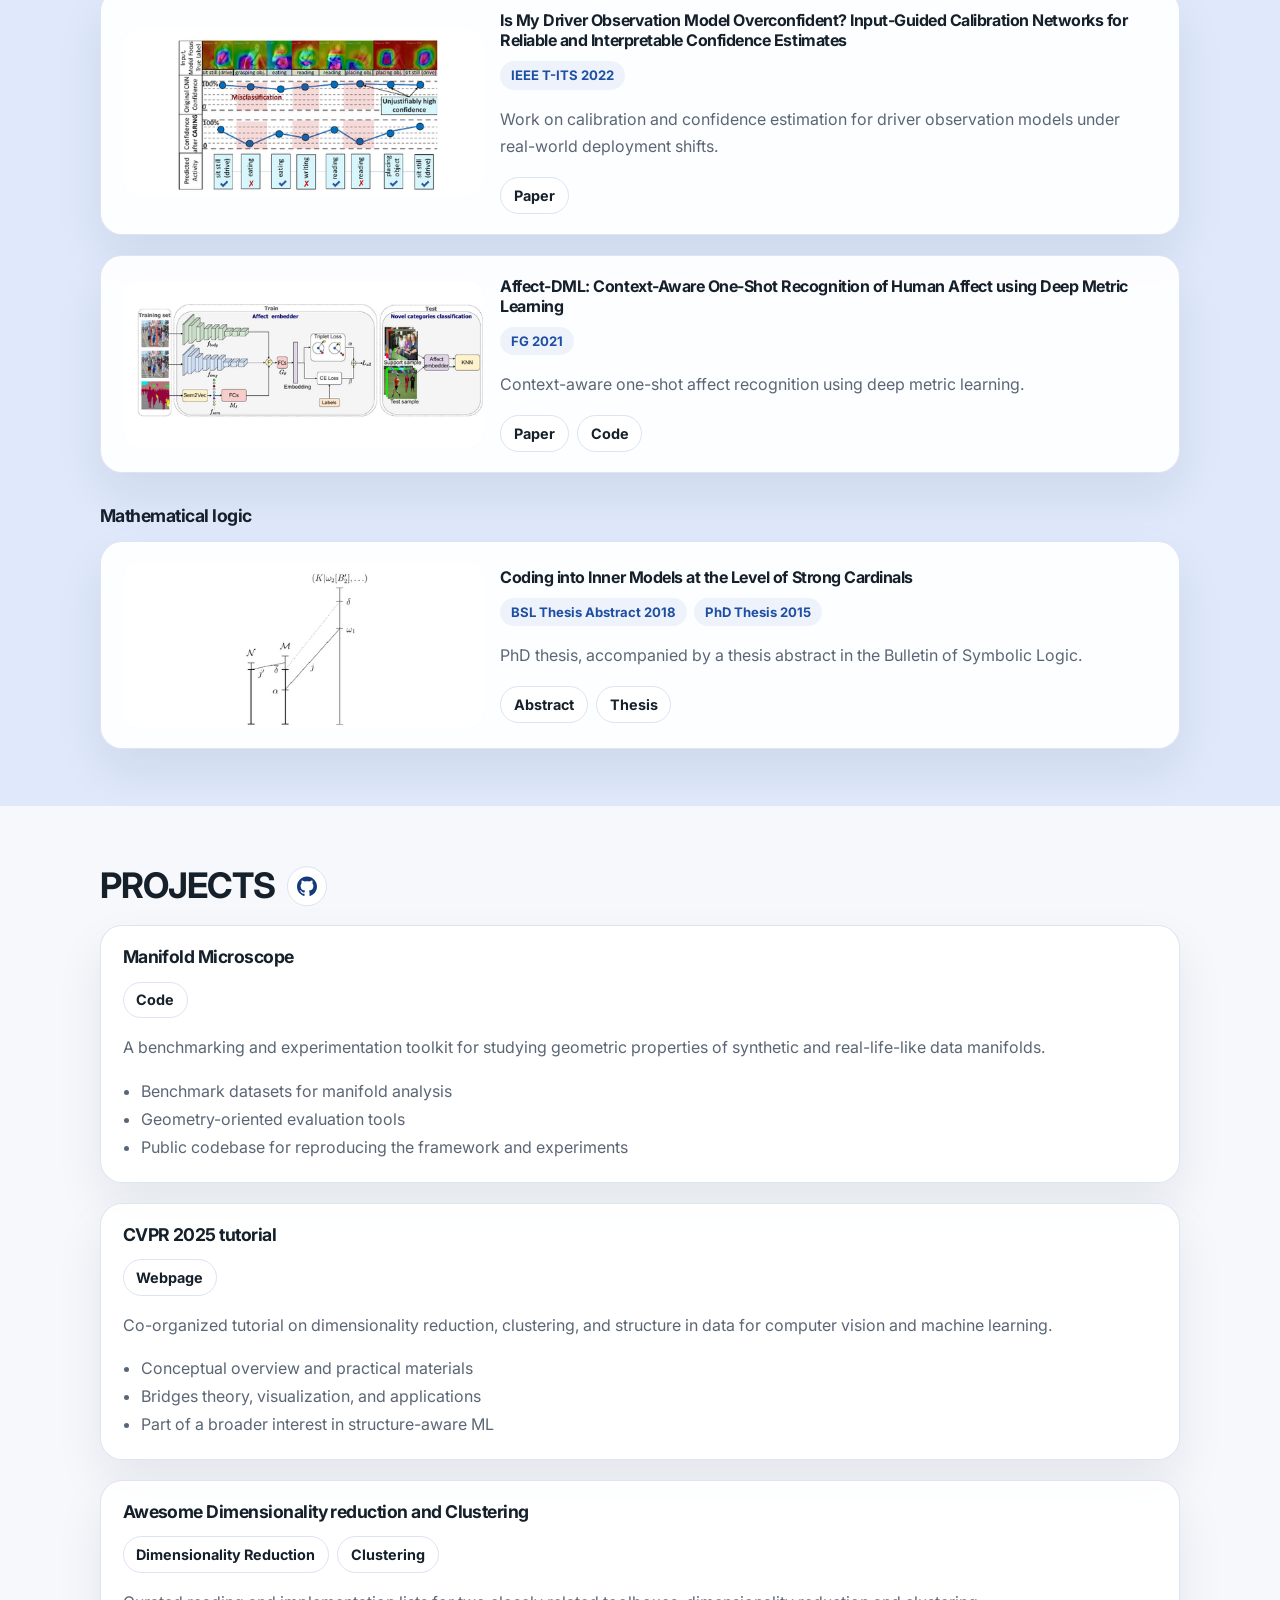
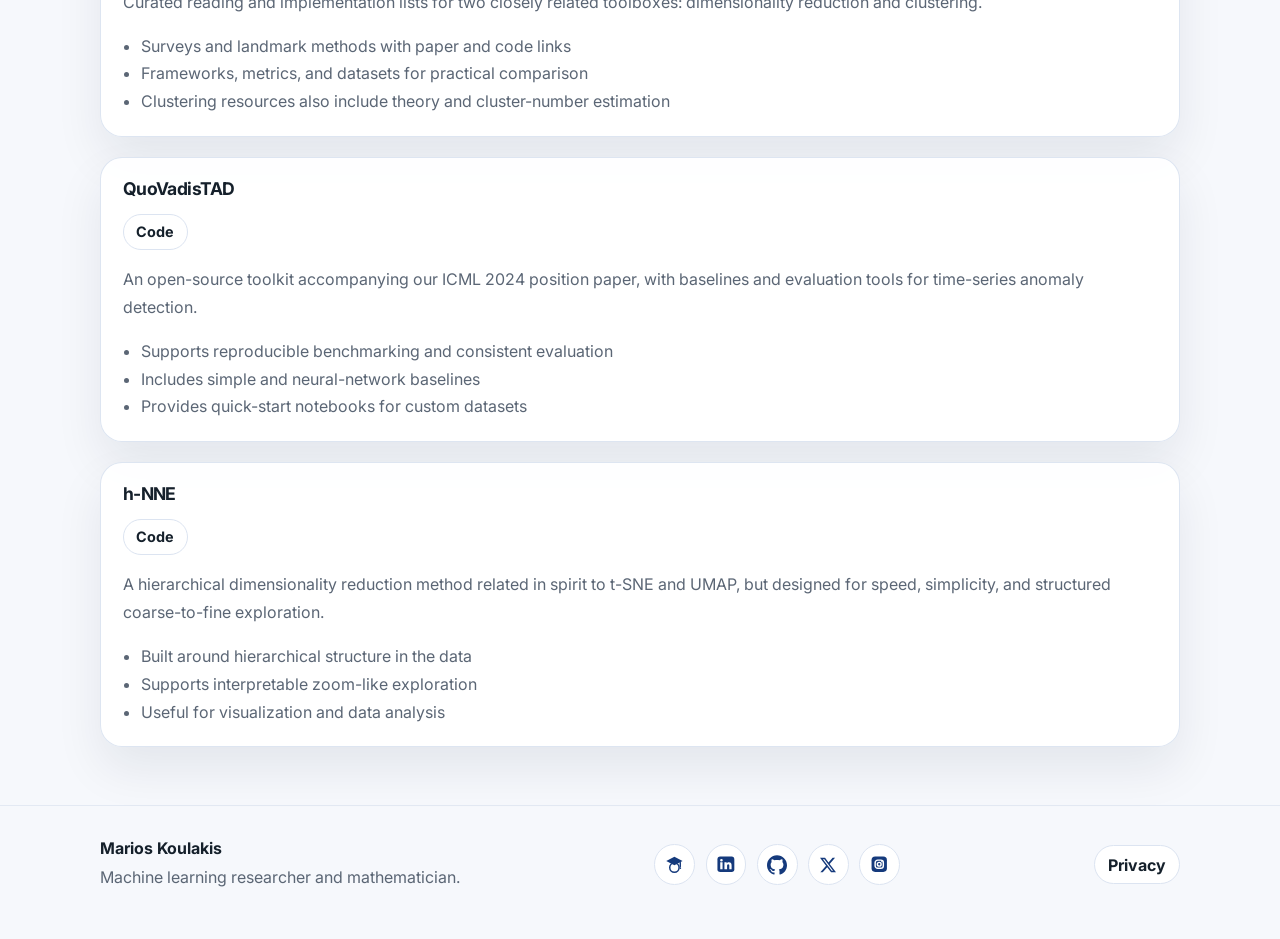
==== commit 58d8fa64: "Add my CV." ====
--- a/index.html
+++ b/index.html
@@ -58,7 +58,7 @@
                   </div>
                   <div
                     class="link-row social-links"
-                    data-social-links="scholar linkedin github x instagram"
+                    data-social-links="scholar linkedin github cv x instagram"
                     data-row-break-after="github"
                     aria-label="Social profiles"
                   ></div>
--- a/styles.css
+++ b/styles.css
@@ -355,6 +355,36 @@
   height: 1.25rem;
 }
 
+.social-links .cv-mark {
+  width: 1.35rem;
+  height: 1.35rem;
+}
+
+.cv-mark .cv-page,
+.cv-mark .cv-fold,
+.cv-mark .cv-lines {
+  fill: none;
+  stroke: currentColor;
+  stroke-linecap: round;
+  stroke-linejoin: round;
+}
+
+.cv-mark .cv-page {
+  stroke-width: 1.6;
+}
+
+.cv-mark .cv-fold,
+.cv-mark .cv-lines {
+  stroke-width: 1.25;
+}
+
+.cv-mark text {
+  fill: currentColor;
+  font-family: "Inter", system-ui, sans-serif;
+  font-size: 5px;
+  font-weight: 800;
+}
+
 .social-links .x-mark {
   width: 1rem;
   height: 1rem;
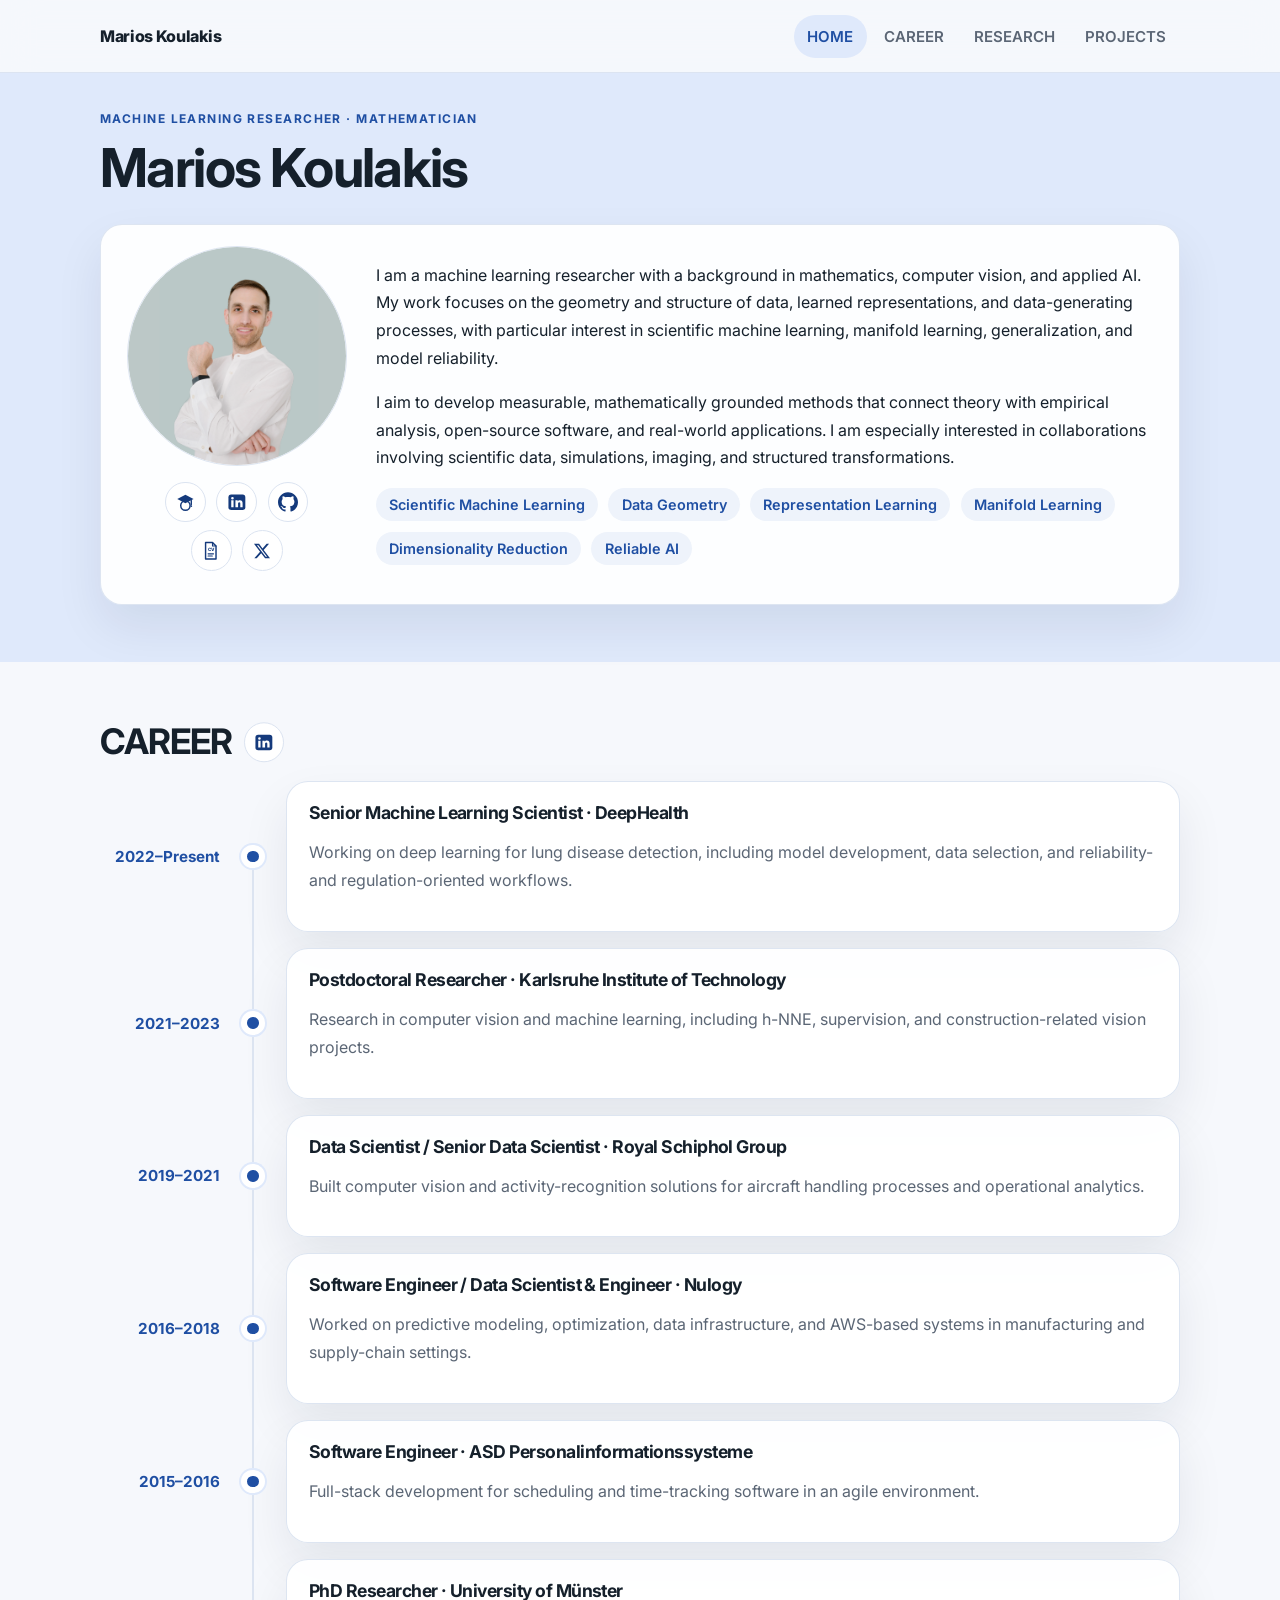
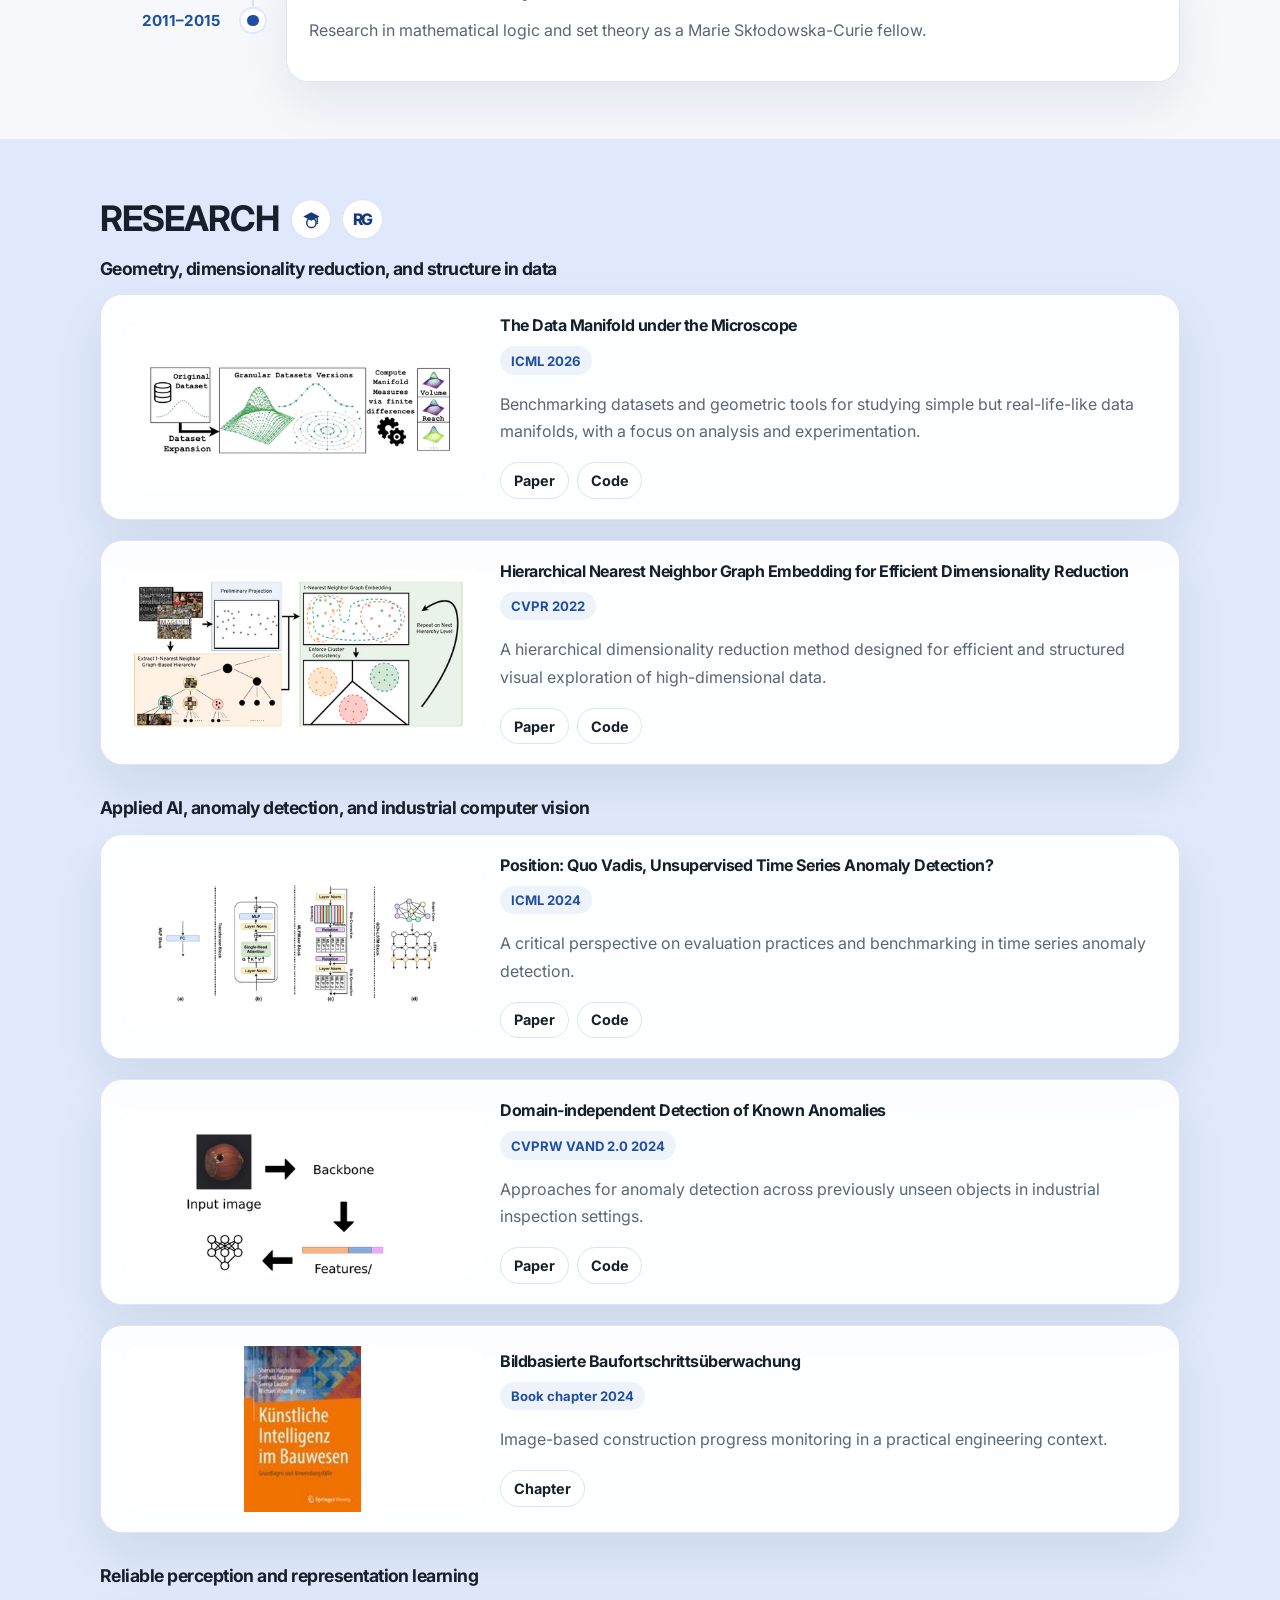
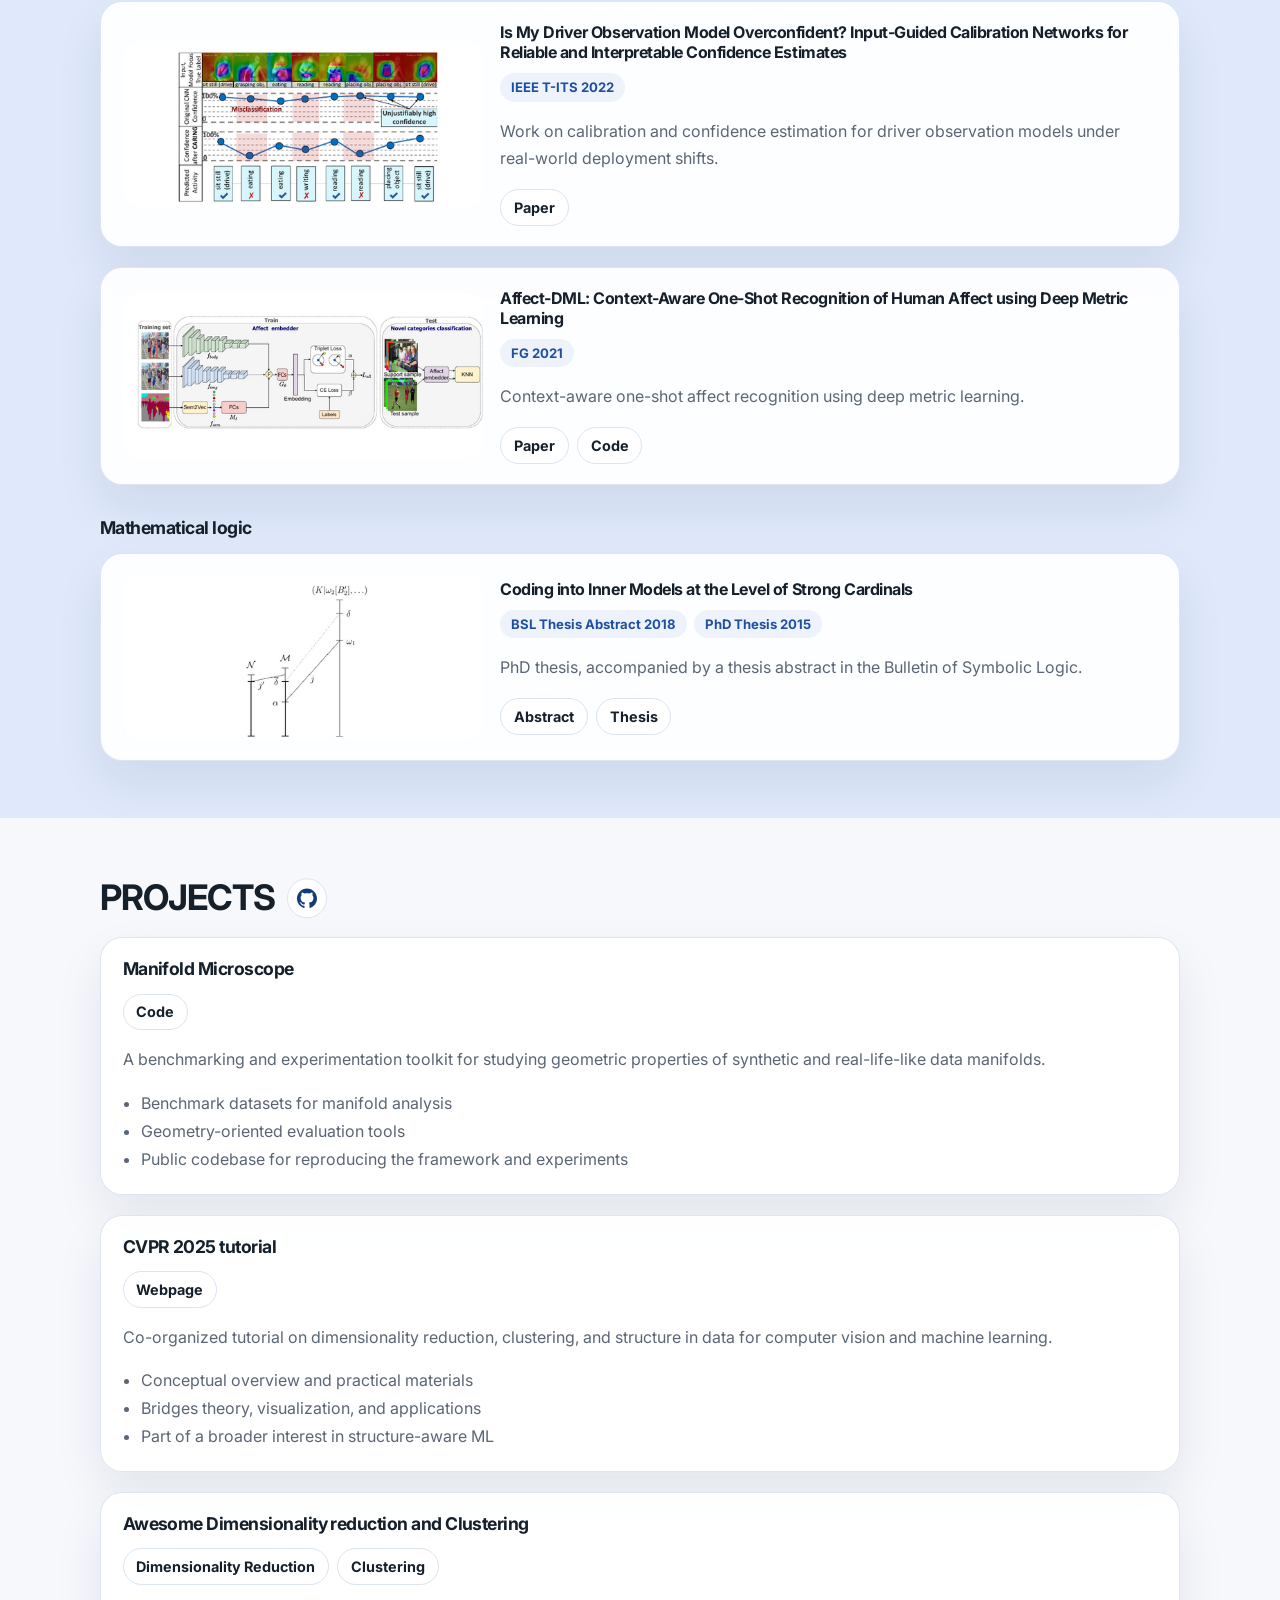
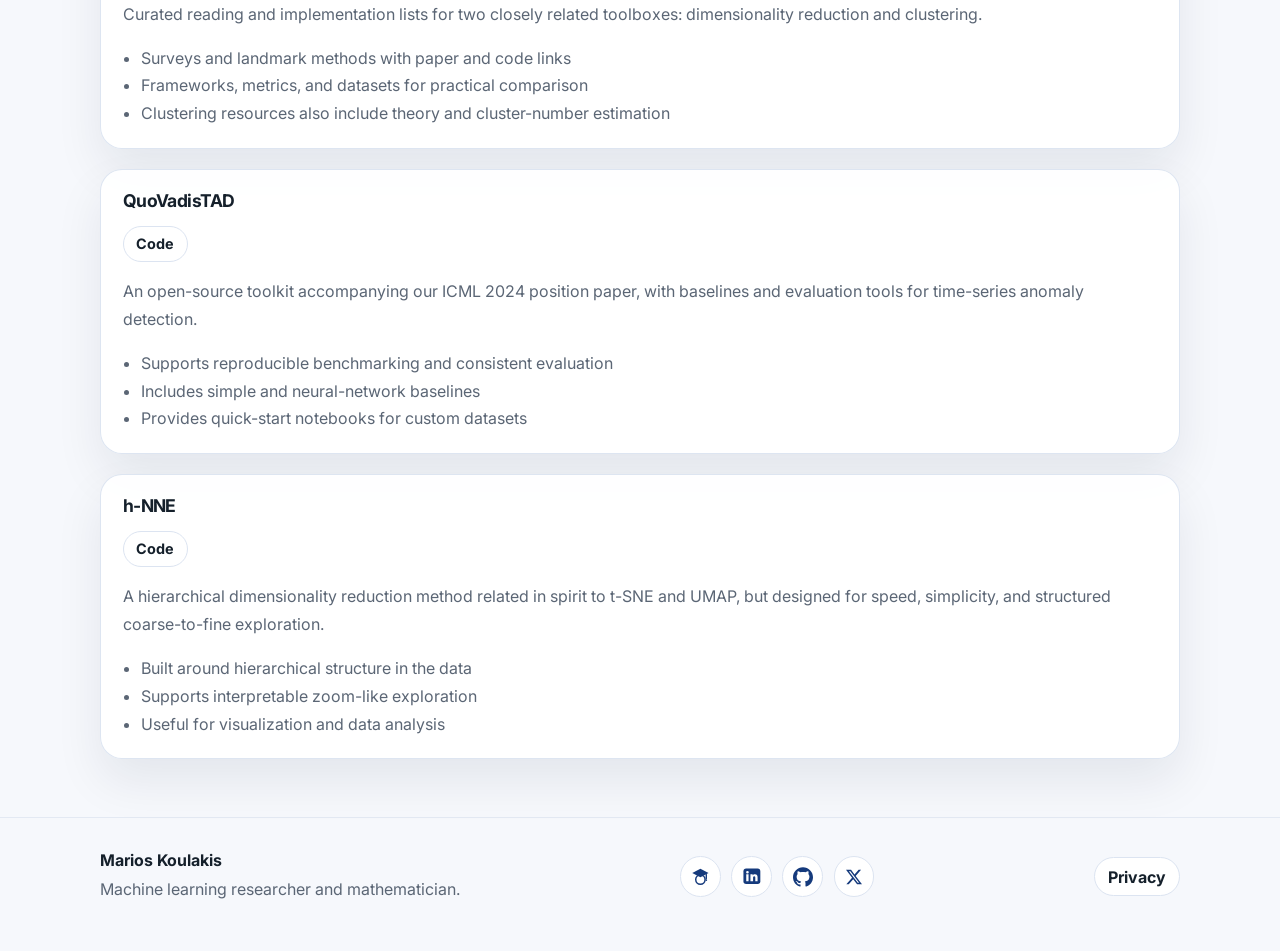
==== commit b8c2a022: "Update the summary and remove the instagram link." ====
--- a/index.html
+++ b/index.html
@@ -58,23 +58,25 @@
                   </div>
                   <div
                     class="link-row social-links"
-                    data-social-links="scholar linkedin github cv x instagram"
+                    data-social-links="scholar linkedin github cv x"
                     data-row-break-after="github"
                     aria-label="Social profiles"
                   ></div>
                 </div>
                 <div class="about-card-body">
                   <p class="lead">
-                    I work at the intersection of machine learning, mathematics, and applied AI.
-                    My background spans deep learning, computer vision, industrial ML, and
-                    mathematical research, with a growing focus on manifold learning and geometric
-                    views of representation learning and deep networks.
-                  </p>
+                    I am a machine learning researcher with a background in mathematics, computer
+                    vision, and applied AI. My work focuses on the geometry and structure of data,
+                    learned representations, and data-generating processes, with particular interest
+                    in scientific machine learning, manifold learning, generalization, and model
+                    reliability.
+                  </p>
+
                   <p class="lead">
-                    I am particularly interested in research directions that connect geometry,
-                    manifold structure, data analysis, and deep learning theory. At the moment, I
-                    am especially interested in collaborations and academic 
-                    opportunities related to the theory of deep learning.
+                    I aim to develop measurable, mathematically grounded methods that connect theory
+                    with empirical analysis, open-source software, and real-world applications. I am
+                    especially interested in collaborations involving scientific data, simulations,
+                    imaging, and structured transformations.
                   </p>
                   <div class="tag-row">
                     <span>Scientific Machine Learning</span>
@@ -445,7 +447,7 @@
         </div>
         <div
           class="link-row social-links footer-links"
-          data-social-links="scholar linkedin github x instagram"
+          data-social-links="scholar linkedin github x"
           aria-label="Social profiles"
         ></div>
         <a class="footer-privacy-link" href="privacy.html">Privacy</a>
--- a/styles.css
+++ b/styles.css
@@ -390,20 +390,6 @@
   height: 1rem;
 }
 
-.social-links .instagram-link {
-  color: var(--accent-strong);
-}
-
-.social-links .instagram-link:hover {
-  background: var(--accent-soft);
-  color: var(--accent-strong);
-}
-
-.social-links .instagram-mark {
-  width: 1.28rem;
-  height: 1.28rem;
-}
-
 .muted-link {
   opacity: 0.65;
   cursor: default;
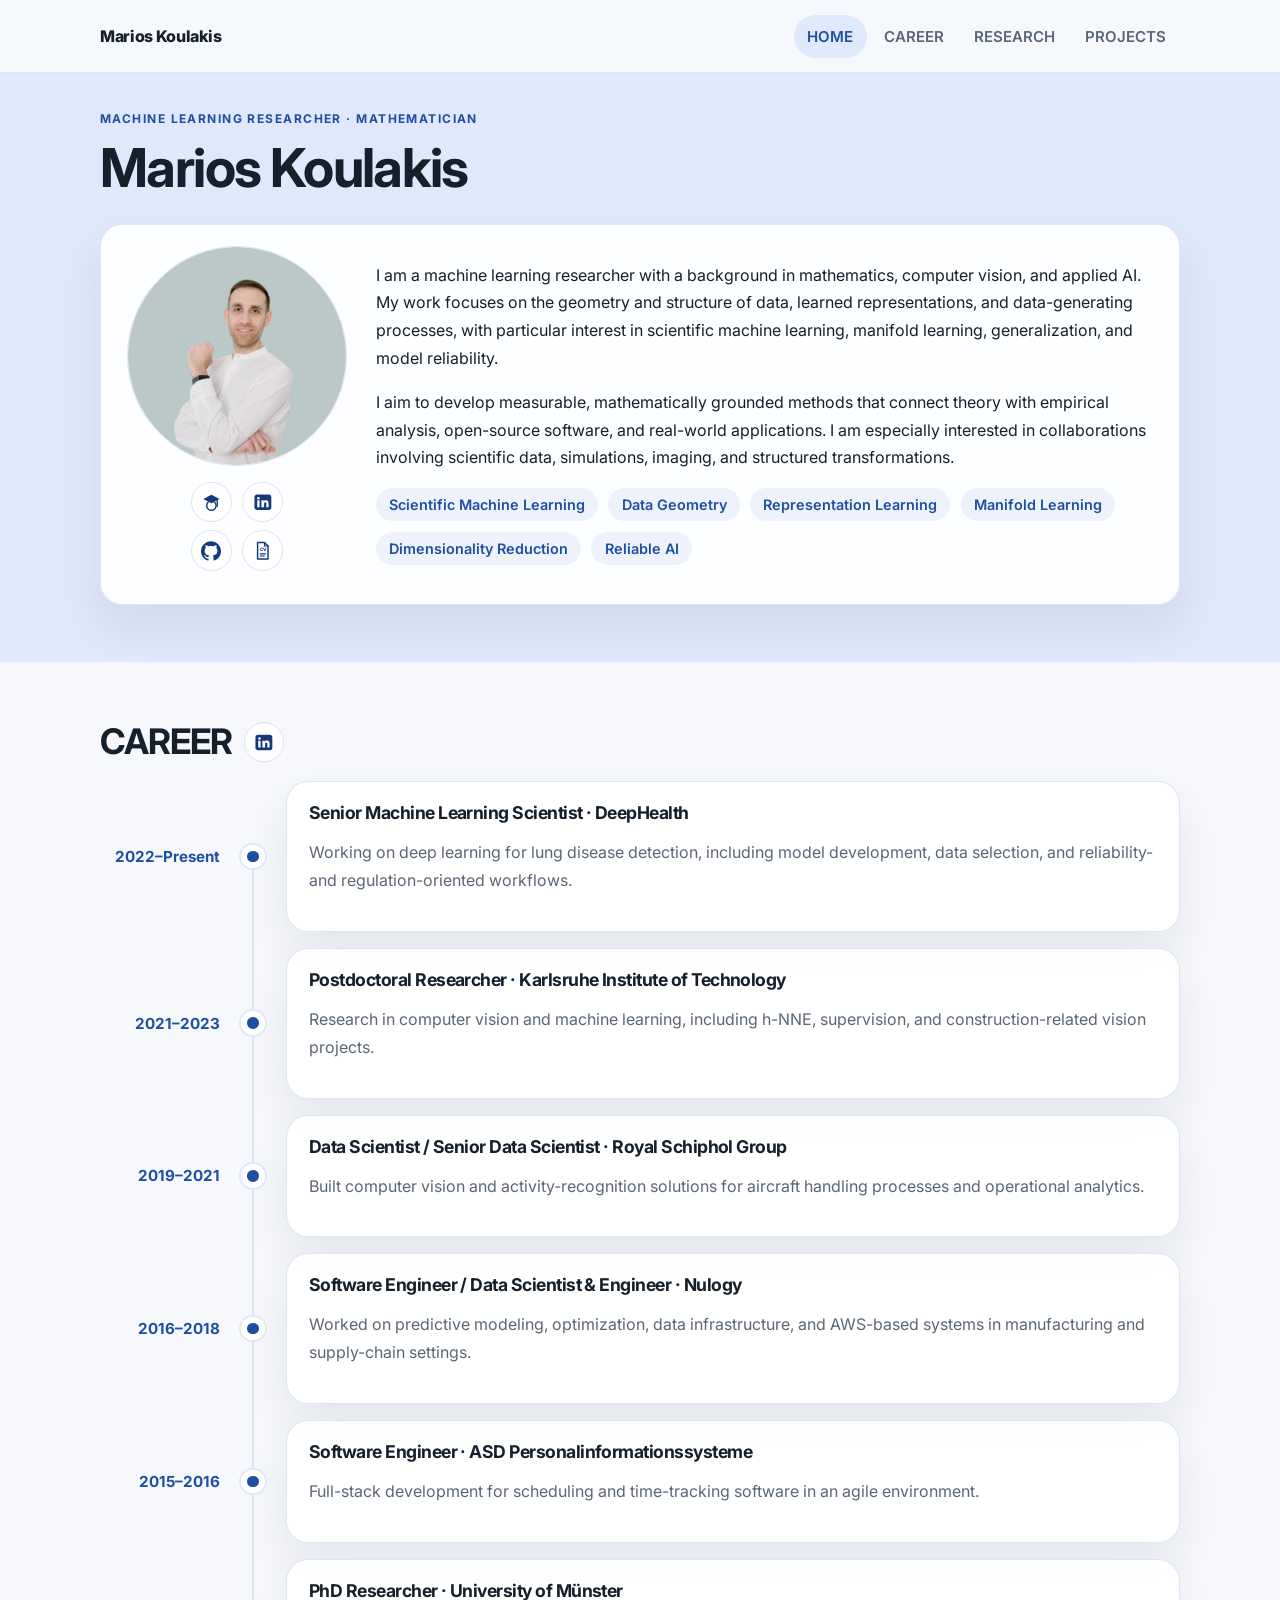
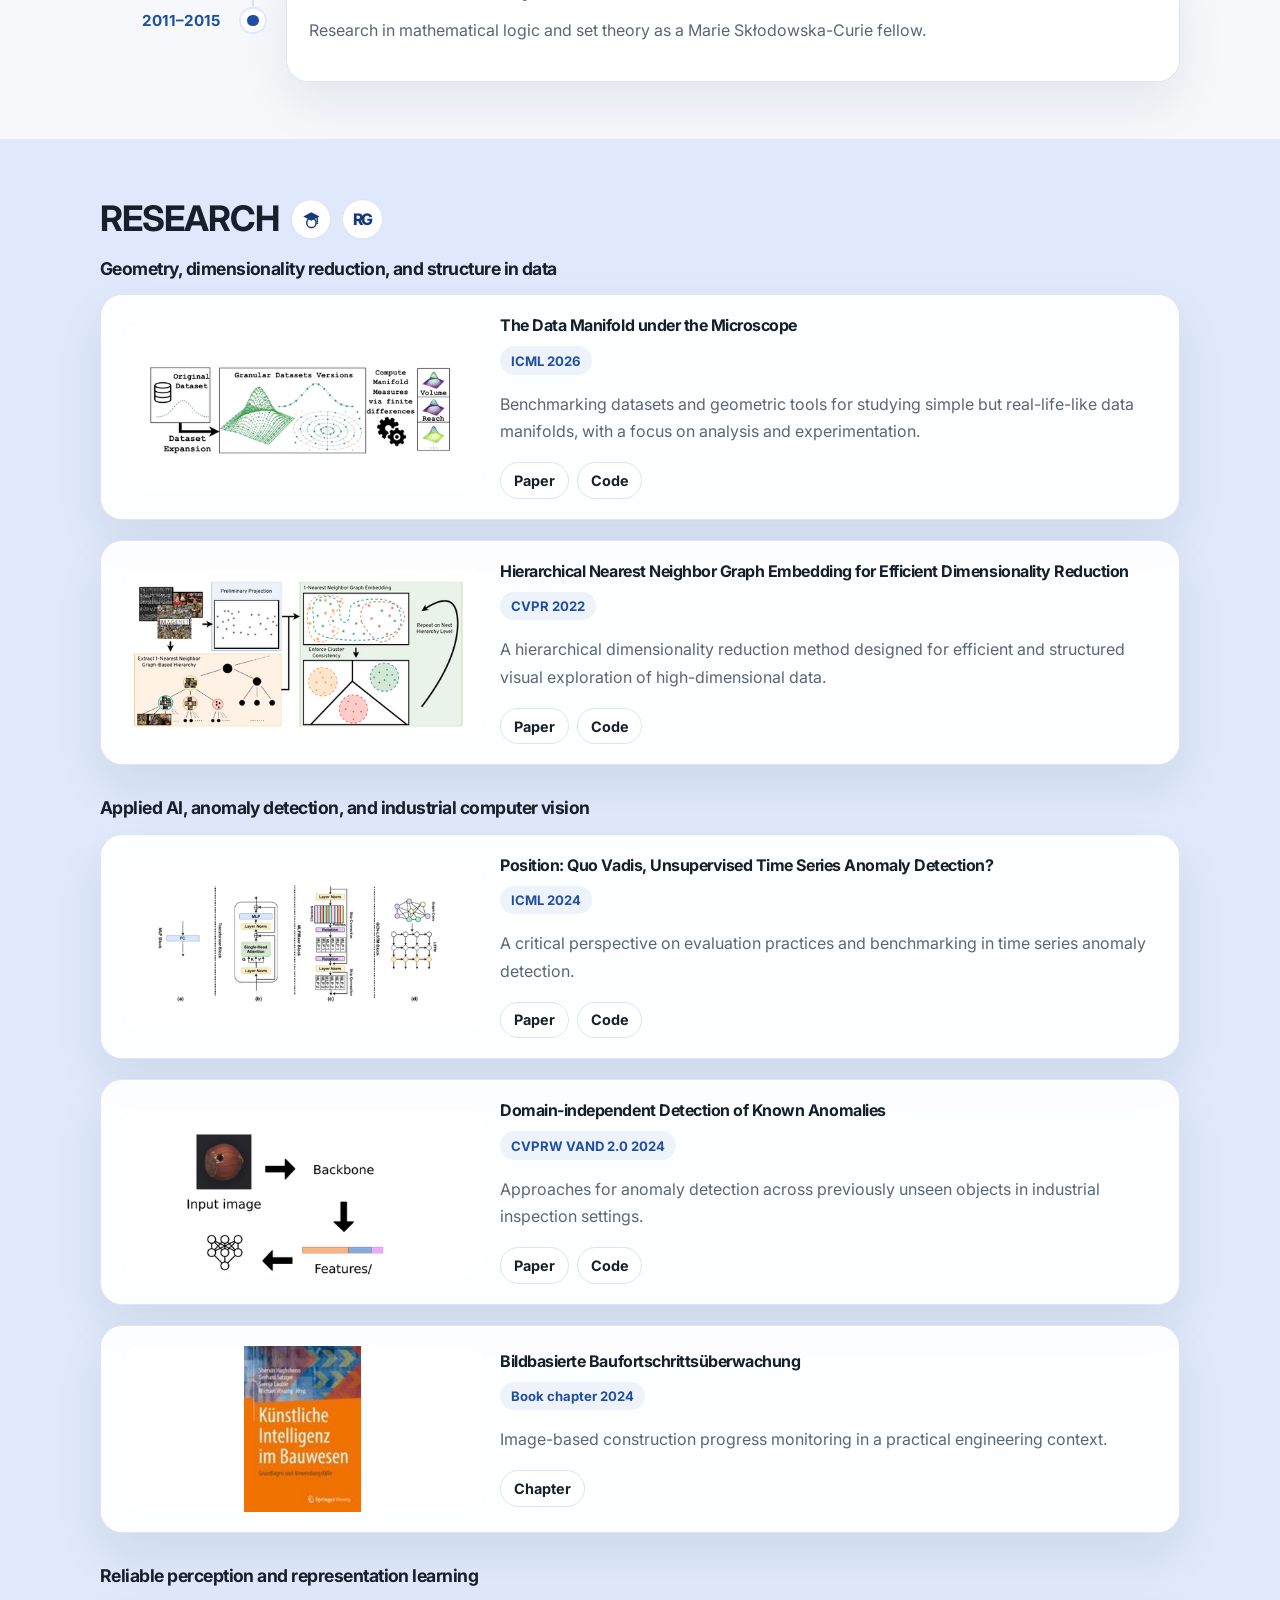
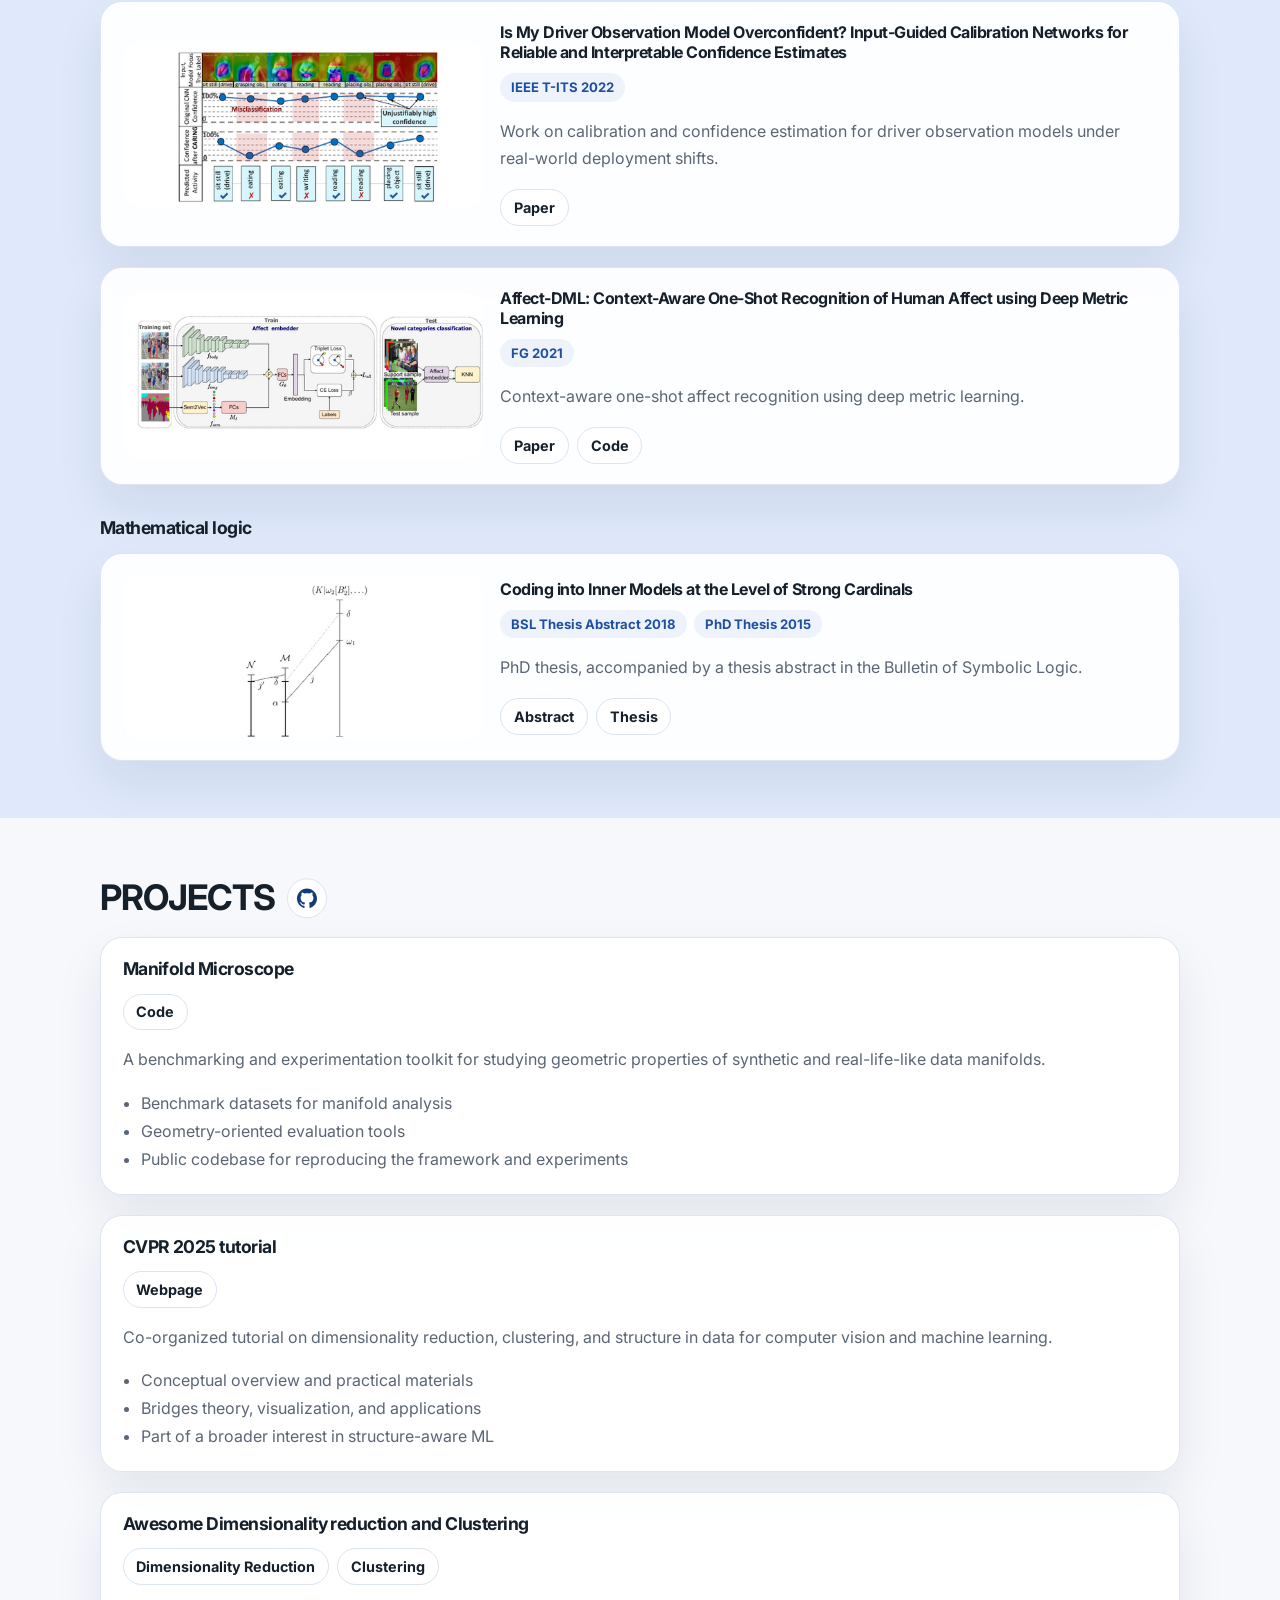
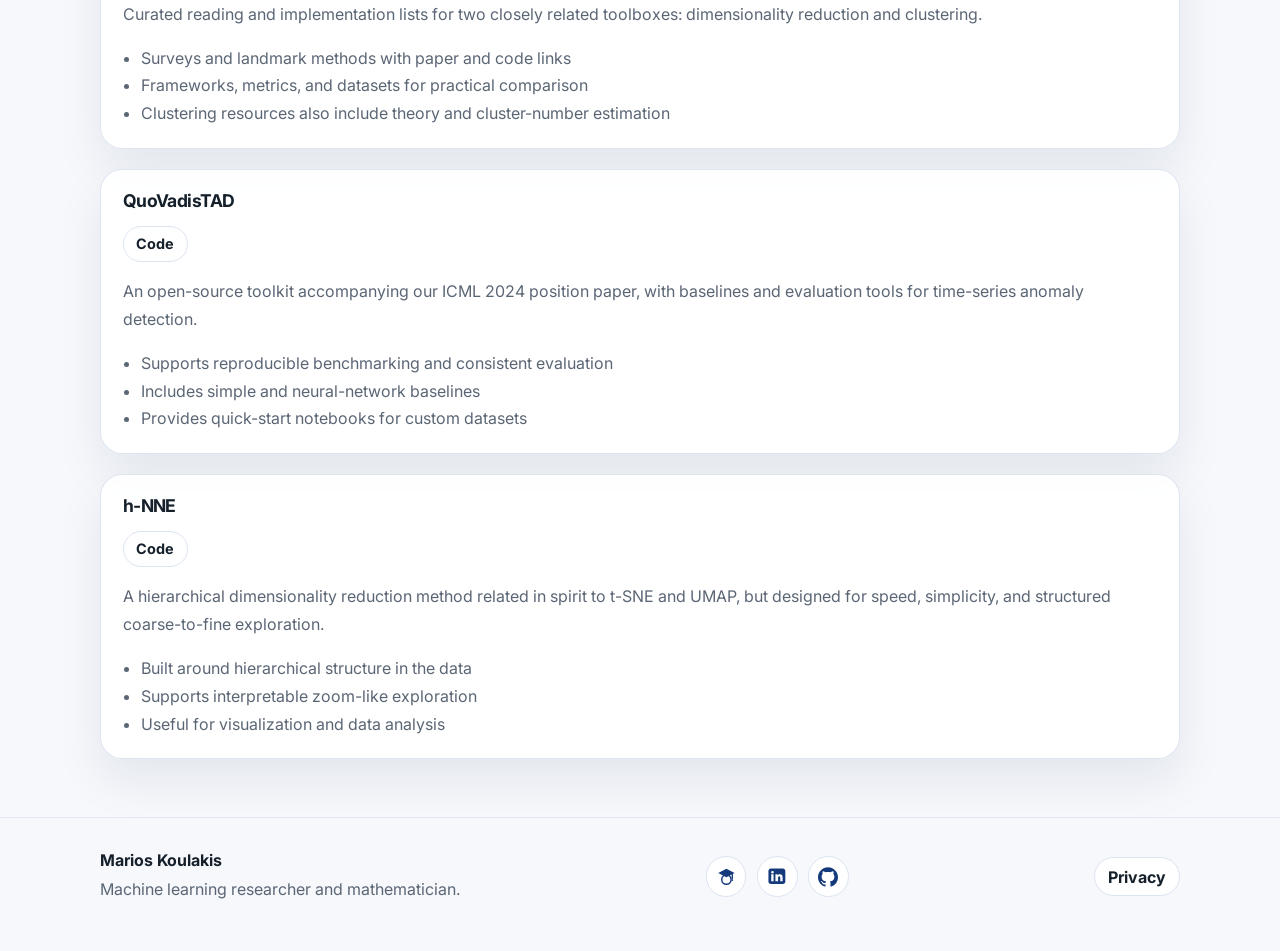
==== commit c4584f9f: "Remove the x chip." ====
--- a/index.html
+++ b/index.html
@@ -58,8 +58,8 @@
                   </div>
                   <div
                     class="link-row social-links"
-                    data-social-links="scholar linkedin github cv x"
-                    data-row-break-after="github"
+                    data-social-links="scholar linkedin github cv"
+                    data-row-break-after="linkedin"
                     aria-label="Social profiles"
                   ></div>
                 </div>
@@ -447,7 +447,7 @@
         </div>
         <div
           class="link-row social-links footer-links"
-          data-social-links="scholar linkedin github x"
+          data-social-links="scholar linkedin github"
           aria-label="Social profiles"
         ></div>
         <a class="footer-privacy-link" href="privacy.html">Privacy</a>
--- a/styles.css
+++ b/styles.css
@@ -385,11 +385,6 @@
   font-weight: 800;
 }
 
-.social-links .x-mark {
-  width: 1rem;
-  height: 1rem;
-}
-
 .muted-link {
   opacity: 0.65;
   cursor: default;
